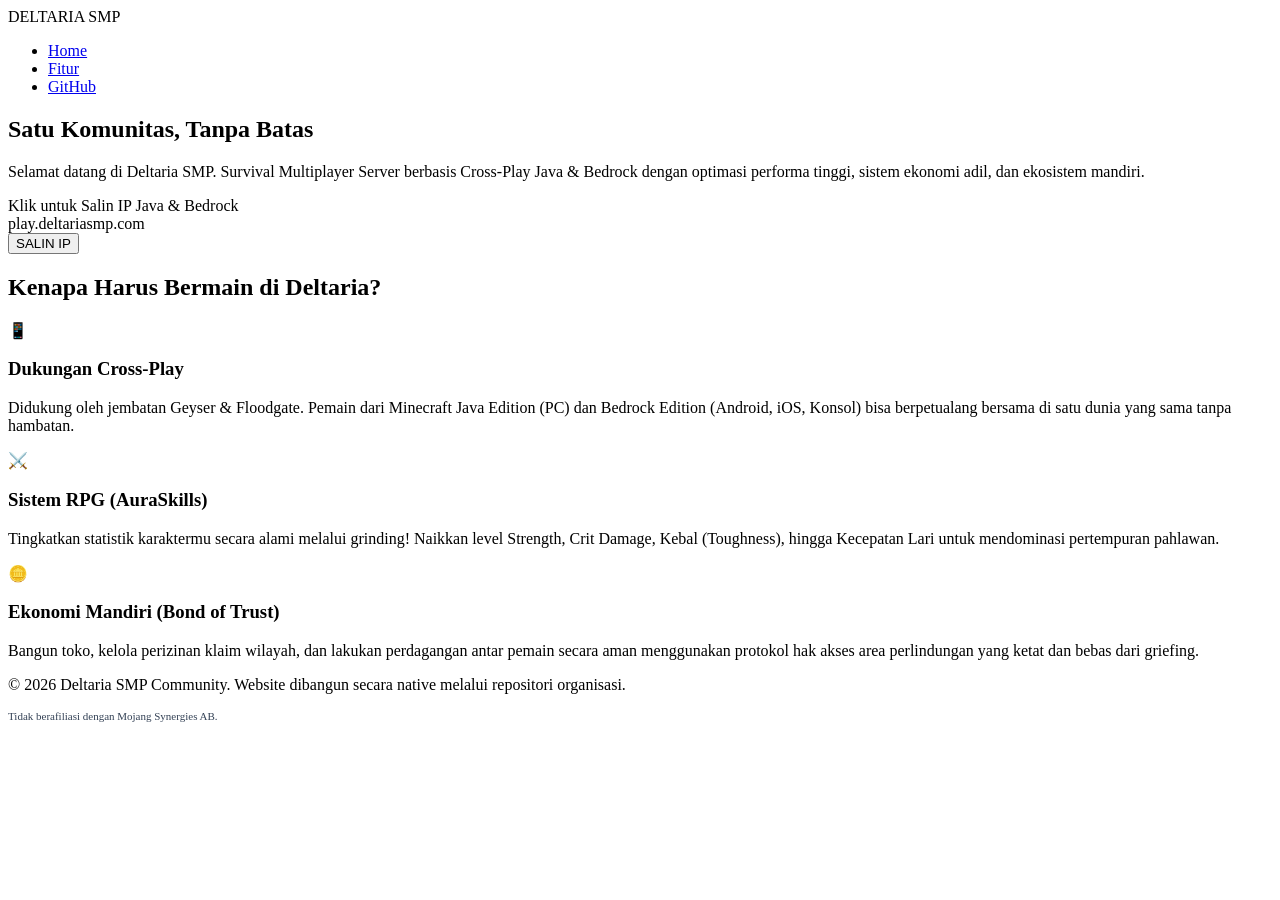
==== index.html @ 4d208958 "Create index.html" ====
<!DOCTYPE html>
<html lang="id">
<head>
    <meta charset="UTF-8">
    <meta name="viewport" content="width=device-width, initial-scale=1.0">
    <title>Deltaria SMP - Official Minecraft Server</title>
    <link rel="stylesheet" href="style.css">
</head>
<body>

    <nav>
        <div class="nav-logo">DELTARIA SMP</div>
        <ul class="nav-links">
            <li><a href="#home">Home</a></li>
            <li><a href="#fitur">Fitur</a></li>
            <li><a href="https://github.com/deltaria-smp" target="_blank">GitHub</a></li>
        </ul>
    </nav>

    <section class="hero" id="home">
        <h1>Satu Komunitas, Tanpa Batas</h1>
        <p>Selamat datang di Deltaria SMP. Survival Multiplayer Server berbasis Cross-Play Java & Bedrock dengan optimasi performa tinggi, sistem ekonomi adil, dan ekosistem mandiri.</p>
        
        <div class="ip-widget" onclick="copyIpServer()" title="Klik untuk menyalin alamat server">
            <div class="ip-box">
                <div class="ip-label">Klik untuk Salin IP Java & Bedrock</div>
                <div class="ip-address" id="serverIp">play.deltariasmp.com</div>
            </div>
            <button class="btn-copy" id="copyBtn">SALIN IP</button>
        </div>
    </section>

    <section class="container" id="fitur">
        <h2 class="section-title">Kenapa Harus Bermain di Deltaria?</h2>
        <div class="grid">
            
            <div class="card">
                <span class="icon">📱</span>
                <h3>Dukungan Cross-Play</h3>
                <p>Didukung oleh jembatan Geyser & Floodgate. Pemain dari Minecraft Java Edition (PC) dan Bedrock Edition (Android, iOS, Konsol) bisa berpetualang bersama di satu dunia yang sama tanpa hambatan.</p>
            </div>

            <div class="card">
                <span class="icon">⚔️</span>
                <h3>Sistem RPG (AuraSkills)</h3>
                <p>Tingkatkan statistik karaktermu secara alami melalui grinding! Naikkan level Strength, Crit Damage, Kebal (Toughness), hingga Kecepatan Lari untuk mendominasi pertempuran pahlawan.</p>
            </div>

            <div class="card">
                <span class="icon">🪙</span>
                <h3>Ekonomi Mandiri (Bond of Trust)</h3>
                <p>Bangun toko, kelola perizinan klaim wilayah, dan lakukan perdagangan antar pemain secara aman menggunakan protokol hak akses area perlindungan yang ketat dan bebas dari griefing.</p>
            </div>

        </div>
    </section>

    <footer>
        <p>&copy; 2026 Deltaria SMP Community. Website dibangun secara native melalui repositori organisasi.</p>
        <p style="margin-top: 5px; font-size: 11px; color: #334155;">Tidak berafiliasi dengan Mojang Synergies AB.</p>
    </footer>

    <script>
        function copyIpServer() {
            const ipText = document.getElementById('serverIp').innerText;
            const btn = document.getElementById('copyBtn');
            
            navigator.clipboard.writeText(ipText).then(() => {
                btn.innerText = "TERSALIN!";
                btn.style.backgroundColor = "#10b981";
                
                setTimeout(() => {
                    btn.innerText = "SALIN IP";
                    btn.style.backgroundColor = "#38bdf8";
                }, 2000);
            }).catch(err => {
                console.error('Gagal menyalin IP: ', err);
            });
        }
    </script>
</body>
</html>
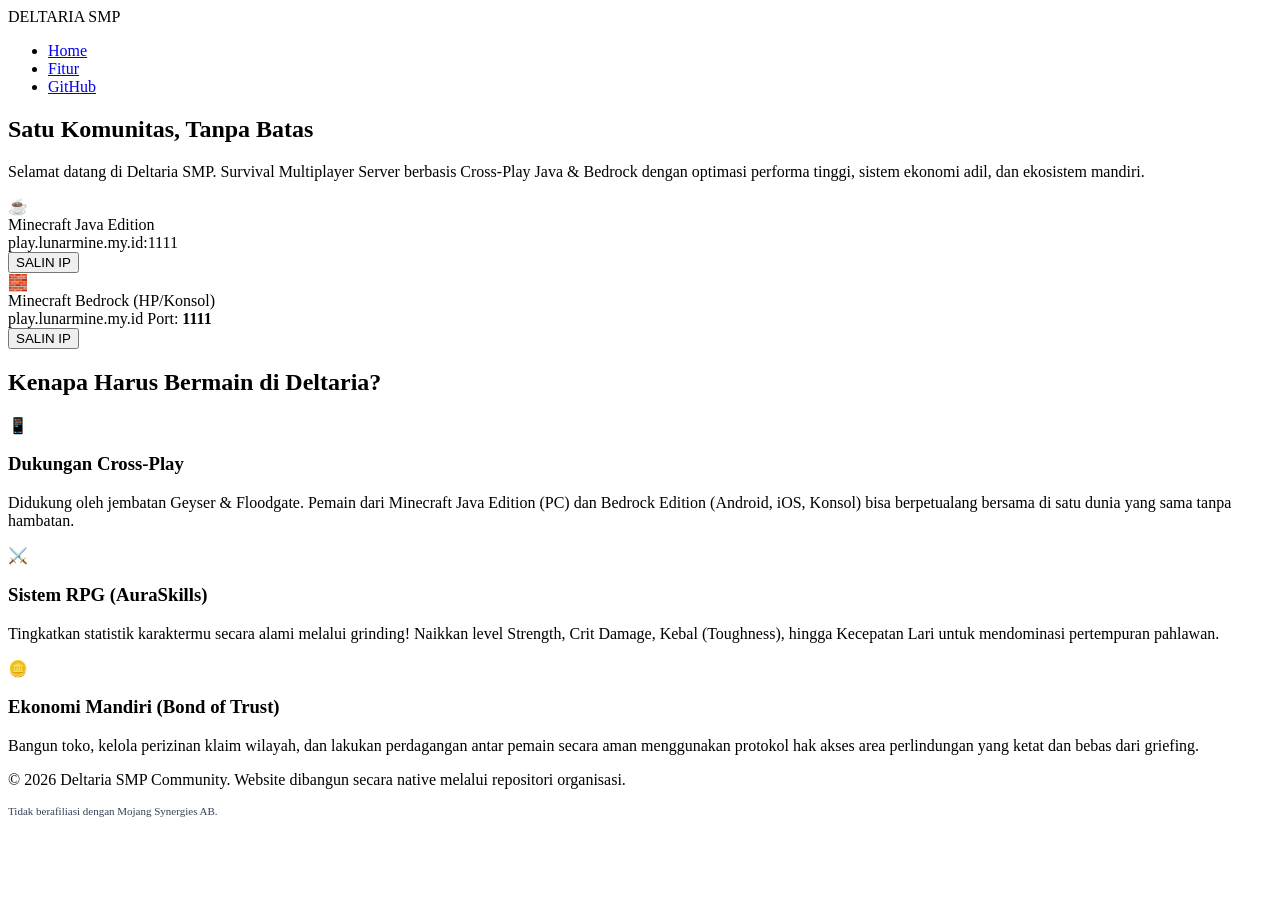
==== commit 7c19546d: "Update index.html" ====
--- a/index.html
+++ b/index.html
@@ -21,14 +21,62 @@
         <h1>Satu Komunitas, Tanpa Batas</h1>
         <p>Selamat datang di Deltaria SMP. Survival Multiplayer Server berbasis Cross-Play Java & Bedrock dengan optimasi performa tinggi, sistem ekonomi adil, dan ekosistem mandiri.</p>
         
-        <div class="ip-widget" onclick="copyIpServer()" title="Klik untuk menyalin alamat server">
-            <div class="ip-box">
-                <div class="ip-label">Klik untuk Salin IP Java & Bedrock</div>
-                <div class="ip-address" id="serverIp">play.deltariasmp.com</div>
+        <div class="ip-container">
+            
+            <div class="ip-widget java-theme" onclick="copyJavaIp()" title="Klik untuk menyalin IP Java">
+                <div class="server-icon">☕</div> <div class="ip-box">
+                    <div class="ip-label">Minecraft Java Edition</div>
+                    <div class="ip-address" id="javaIp">play.lunarmine.my.id:1111</div>
+                </div>
+                <button class="btn-copy" id="javaBtn">SALIN IP</button>
             </div>
-            <button class="btn-copy" id="copyBtn">SALIN IP</button>
+
+            <div class="ip-widget bedrock-theme" onclick="copyBedrockIp()" title="Klik untuk menyalin IP Bedrock">
+                <div class="server-icon">🧱</div> <div class="ip-box">
+                    <div class="ip-label">Minecraft Bedrock (HP/Konsol)</div>
+                    <div class="ip-address">
+                        <span id="bedrockIp">play.lunarmine.my.id</span> 
+                        <span class="port-label">Port: <strong id="bedrockPort">1111</strong></span>
+                    </div>
+                </div>
+                <button class="btn-copy" id="bedrockBtn">SALIN IP</button>
+            </div>
+
         </div>
     </section>
+
+    <script>
+        // Fungsi Salin IP Java
+        function copyJavaIp() {
+            const ipText = document.getElementById('javaIp').innerText;
+            const btn = document.getElementById('javaBtn');
+            executeCopy(ipText, btn);
+        }
+
+        // Fungsi Salin IP Bedrock (Hanya menyalin Domain/IP tanpa tulisan kata "Port")
+        function copyBedrockIp() {
+            const ipText = document.getElementById('bedrockIp').innerText;
+            const btn = document.getElementById('bedrockBtn');
+            executeCopy(ipText, btn);
+        }
+
+        // Core fungsi eksekusi clipboard
+        function executeCopy(text, buttonElement) {
+            navigator.clipboard.writeText(text).then(() => {
+                buttonElement.innerText = "TERSALIN!";
+                buttonElement.style.backgroundColor = "#10b981";
+                buttonElement.style.color = "#fff";
+                
+                setTimeout(() => {
+                    buttonElement.innerText = "SALIN IP";
+                    buttonElement.style.backgroundColor = "#38bdf8";
+                    buttonElement.style.color = "#0a0c14";
+                }, 2000);
+            }).catch(err => {
+                console.error('Gagal menyalin text: ', err);
+            });
+        }
+    </script>
 
     <section class="container" id="fitur">
         <h2 class="section-title">Kenapa Harus Bermain di Deltaria?</h2>
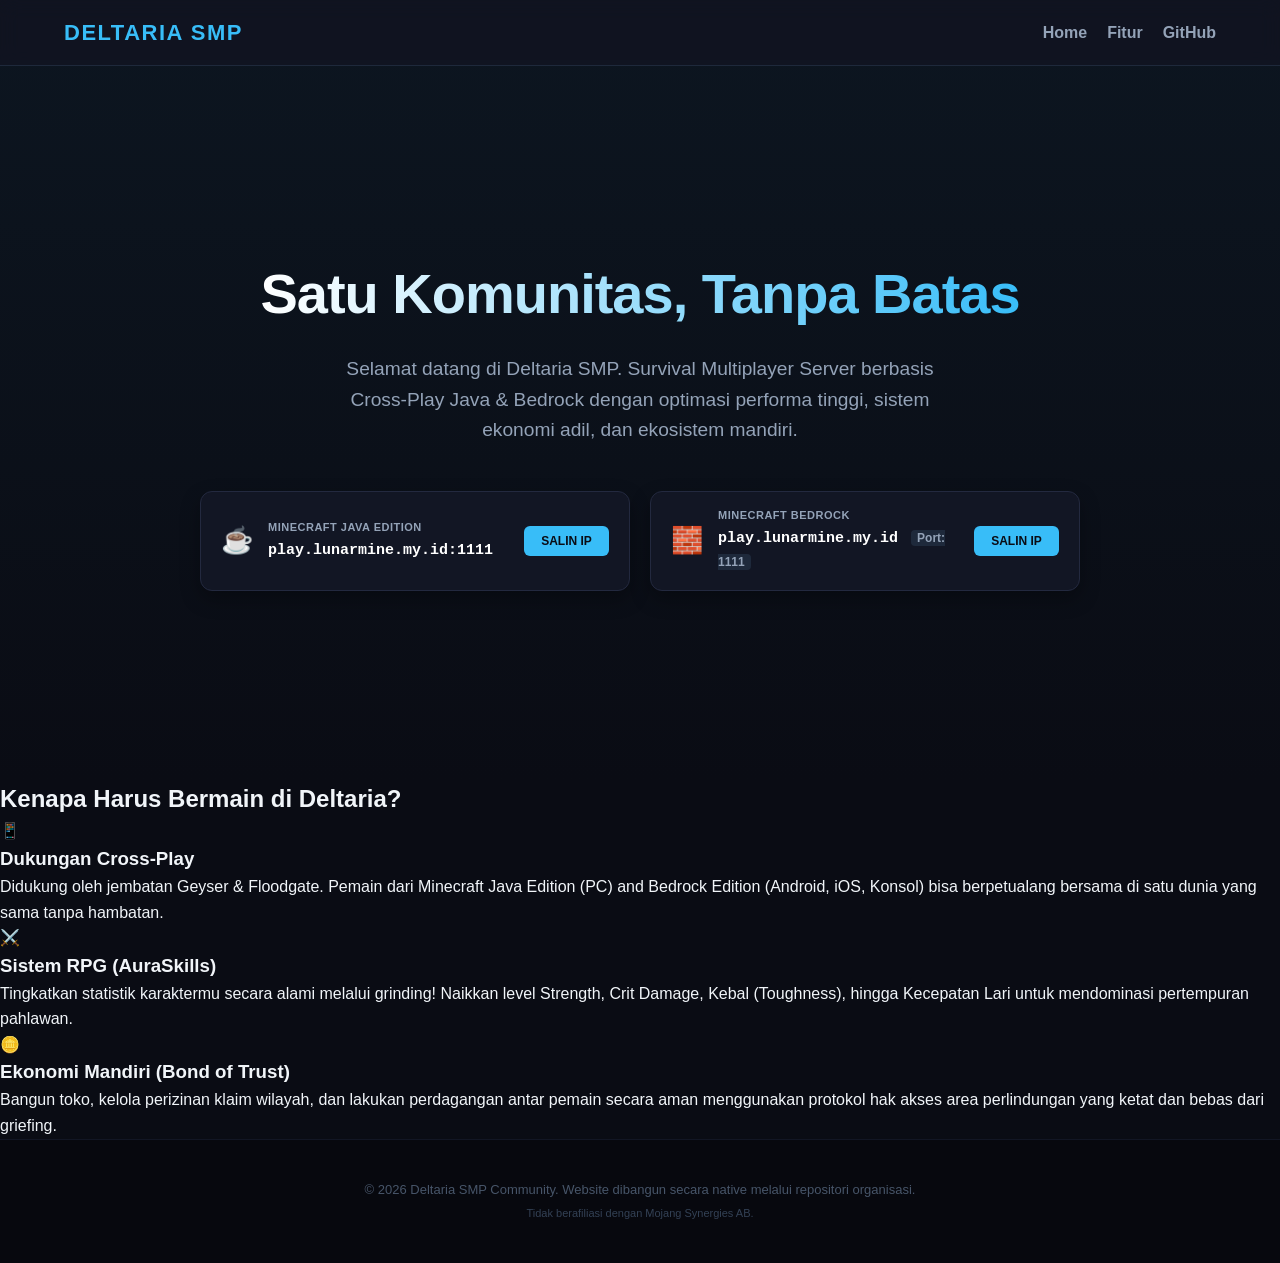
==== commit 2b5584cf: "Update index.html" ====
--- a/index.html
+++ b/index.html
@@ -21,10 +21,11 @@
         <h1>Satu Komunitas, Tanpa Batas</h1>
         <p>Selamat datang di Deltaria SMP. Survival Multiplayer Server berbasis Cross-Play Java & Bedrock dengan optimasi performa tinggi, sistem ekonomi adil, dan ekosistem mandiri.</p>
         
-        <div class="ip-container">
+        <div class="ip-flex-row">
             
             <div class="ip-widget java-theme" onclick="copyJavaIp()" title="Klik untuk menyalin IP Java">
-                <div class="server-icon">☕</div> <div class="ip-box">
+                <div class="server-icon">☕</div>
+                <div class="ip-box">
                     <div class="ip-label">Minecraft Java Edition</div>
                     <div class="ip-address" id="javaIp">play.lunarmine.my.id:1111</div>
                 </div>
@@ -32,8 +33,9 @@
             </div>
 
             <div class="ip-widget bedrock-theme" onclick="copyBedrockIp()" title="Klik untuk menyalin IP Bedrock">
-                <div class="server-icon">🧱</div> <div class="ip-box">
-                    <div class="ip-label">Minecraft Bedrock (HP/Konsol)</div>
+                <div class="server-icon">🧱</div>
+                <div class="ip-box">
+                    <div class="ip-label">Minecraft Bedrock</div>
                     <div class="ip-address">
                         <span id="bedrockIp">play.lunarmine.my.id</span> 
                         <span class="port-label">Port: <strong id="bedrockPort">1111</strong></span>
@@ -45,39 +47,6 @@
         </div>
     </section>
 
-    <script>
-        // Fungsi Salin IP Java
-        function copyJavaIp() {
-            const ipText = document.getElementById('javaIp').innerText;
-            const btn = document.getElementById('javaBtn');
-            executeCopy(ipText, btn);
-        }
-
-        // Fungsi Salin IP Bedrock (Hanya menyalin Domain/IP tanpa tulisan kata "Port")
-        function copyBedrockIp() {
-            const ipText = document.getElementById('bedrockIp').innerText;
-            const btn = document.getElementById('bedrockBtn');
-            executeCopy(ipText, btn);
-        }
-
-        // Core fungsi eksekusi clipboard
-        function executeCopy(text, buttonElement) {
-            navigator.clipboard.writeText(text).then(() => {
-                buttonElement.innerText = "TERSALIN!";
-                buttonElement.style.backgroundColor = "#10b981";
-                buttonElement.style.color = "#fff";
-                
-                setTimeout(() => {
-                    buttonElement.innerText = "SALIN IP";
-                    buttonElement.style.backgroundColor = "#38bdf8";
-                    buttonElement.style.color = "#0a0c14";
-                }, 2000);
-            }).catch(err => {
-                console.error('Gagal menyalin text: ', err);
-            });
-        }
-    </script>
-
     <section class="container" id="fitur">
         <h2 class="section-title">Kenapa Harus Bermain di Deltaria?</h2>
         <div class="grid">
@@ -85,7 +54,7 @@
             <div class="card">
                 <span class="icon">📱</span>
                 <h3>Dukungan Cross-Play</h3>
-                <p>Didukung oleh jembatan Geyser & Floodgate. Pemain dari Minecraft Java Edition (PC) dan Bedrock Edition (Android, iOS, Konsol) bisa berpetualang bersama di satu dunia yang sama tanpa hambatan.</p>
+                <p>Didukung oleh jembatan Geyser & Floodgate. Pemain dari Minecraft Java Edition (PC) and Bedrock Edition (Android, iOS, Konsol) bisa berpetualang bersama di satu dunia yang sama tanpa hambatan.</p>
             </div>
 
             <div class="card">
@@ -109,20 +78,31 @@
     </footer>
 
     <script>
-        function copyIpServer() {
-            const ipText = document.getElementById('serverIp').innerText;
-            const btn = document.getElementById('copyBtn');
-            
-            navigator.clipboard.writeText(ipText).then(() => {
-                btn.innerText = "TERSALIN!";
-                btn.style.backgroundColor = "#10b981";
+        function copyJavaIp() {
+            const ipText = document.getElementById('javaIp').innerText;
+            const btn = document.getElementById('javaBtn');
+            executeCopy(ipText, btn);
+        }
+
+        function copyBedrockIp() {
+            const ipText = document.getElementById('bedrockIp').innerText;
+            const btn = document.getElementById('bedrockBtn');
+            executeCopy(ipText, btn);
+        }
+
+        function executeCopy(text, buttonElement) {
+            navigator.clipboard.writeText(text).then(() => {
+                buttonElement.innerText = "TERSALIN!";
+                buttonElement.style.backgroundColor = "#10b981";
+                buttonElement.style.color = "#fff";
                 
                 setTimeout(() => {
-                    btn.innerText = "SALIN IP";
-                    btn.style.backgroundColor = "#38bdf8";
+                    buttonElement.innerText = "SALIN IP";
+                    buttonElement.style.backgroundColor = "#38bdf8";
+                    buttonElement.style.color = "#0a0c14";
                 }, 2000);
             }).catch(err => {
-                console.error('Gagal menyalin IP: ', err);
+                console.error('Gagal menyalin text: ', err);
             });
         }
     </script>
--- a/style.css
+++ b/style.css
@@ -0,0 +1,198 @@
+/* --- RESET & ROOT STYLE --- */
+* {
+    box-sizing: border-box;
+    margin: 0;
+    padding: 0;
+}
+:root {
+    --bg-dark: #0a0c14;
+    --bg-card: #121624;
+    --accent-blue: #38bdf8;
+    --accent-green: #10b981;
+    --text-main: #f1f5f9;
+    --text-muted: #94a3b8;
+}
+body {
+    font-family: 'Segoe UI', Roboto, Helvetica, Arial, sans-serif;
+    background-color: var(--bg-dark);
+    color: var(--text-main);
+    line-height: 1.6;
+    overflow-x: hidden;
+}
+
+/* --- NAVBAR --- */
+nav {
+    background-color: rgba(18, 22, 36, 0.8);
+    backdrop-filter: blur(10px);
+    position: fixed;
+    top: 0;
+    width: 100%;
+    z-index: 1000;
+    border-bottom: 1px solid #1e293b;
+    display: flex;
+    justify-content: space-between;
+    align-items: center;
+    padding: 15px 5%;
+}
+.nav-logo {
+    font-size: 22px;
+    font-weight: 800;
+    color: var(--accent-blue);
+    letter-spacing: 1.5px;
+}
+.nav-links {
+    display: flex;
+    gap: 20px;
+    list-style: none;
+}
+.nav-links a {
+    color: var(--text-muted);
+    text-decoration: none;
+    font-weight: 600;
+    transition: color 0.2s;
+}
+.nav-links a:hover {
+    color: var(--accent-blue);
+}
+
+/* --- HERO SECTION --- */
+.hero {
+    min-height: 80vh;
+    display: flex;
+    flex-direction: column;
+    justify-content: center;
+    align-items: center;
+    text-align: center;
+    padding: 0 20px;
+    margin-top: 60px;
+    background: linear-gradient(180deg, rgba(56,189,248,0.05) 0%, rgba(10,12,20,1) 100%);
+}
+.hero h1 {
+    font-size: 3.5rem;
+    font-weight: 900;
+    letter-spacing: -1px;
+    margin-bottom: 15px;
+    background: linear-gradient(to right, #fff, var(--accent-blue));
+    -webkit-background-clip: text;
+    -webkit-text-fill-color: transparent;
+}
+.hero p {
+    font-size: 1.2rem;
+    color: var(--text-muted);
+    max-width: 600px;
+    margin-bottom: 30px;
+}
+
+/* --- IP SERVER WIDGET --- */
+/* --- LAYOUT HORIZONTAL (FLEXROW) --- */
+.ip-flex-row {
+    display: flex;
+    flex-direction: row; /* Mengatur elemen agar berjejer horizontal */
+    justify-content: center;
+    gap: 20px;
+    width: 100%;
+    max-width: 900px; /* Diperlebar agar muat 2 tombol berdampingan */
+    margin-top: 15px;
+    padding: 0 10px;
+}
+
+.ip-widget {
+    background-color: var(--bg-card);
+    border: 1px solid #23293f;
+    padding: 15px 20px;
+    border-radius: 12px;
+    display: flex;
+    align-items: center;
+    gap: 15px;
+    cursor: pointer;
+    box-shadow: 0 8px 20px rgba(0,0,0,0.3);
+    transition: transform 0.2s, border-color 0.2s;
+    flex: 1; /* Membuat kedua tombol memiliki lebar yang sama rata */
+    min-width: 320px;
+}
+
+.ip-widget:hover {
+    transform: translateY(-3px);
+}
+
+.java-theme:hover { border-color: #ef4444; }
+.bedrock-theme:hover { border-color: #10b981; }
+
+.server-icon {
+    font-size: 26px;
+    user-select: none;
+}
+
+.ip-box {
+    text-align: left;
+    flex-grow: 1;
+}
+
+.ip-label {
+    font-size: 11px;
+    text-transform: uppercase;
+    color: var(--text-muted);
+    letter-spacing: 0.5px;
+    font-weight: 700;
+}
+
+.ip-address {
+    font-family: 'Courier New', Courier, monospace;
+    font-size: 15px;
+    font-weight: bold;
+    color: #fff;
+    margin-top: 2px;
+}
+
+.port-label {
+    font-family: 'Segoe UI', sans-serif;
+    font-size: 12px;
+    color: var(--text-muted);
+    background: #1e293b;
+    padding: 1px 6px;
+    border-radius: 4px;
+    margin-left: 4px;
+}
+
+.btn-copy {
+    background-color: var(--accent-blue);
+    color: var(--bg-dark);
+    border: none;
+    padding: 8px 14px;
+    border-radius: 6px;
+    font-weight: bold;
+    font-size: 12px;
+    cursor: pointer;
+    transition: background-color 0.2s;
+    min-width: 85px;
+}
+
+/* --- RESPONSIVE MOBILE (Otomatis Vertikal di HP) --- */
+@media (max-width: 768px) {
+    .ip-flex-row {
+        flex-direction: column; /* Kembali vertikal kalau layar kekecilan */
+        align-items: center;
+    }
+    .ip-widget {
+        width: 100%;
+        max-width: 450px;
+    }
+}
+
+/* --- FOOTER --- */
+footer {
+    text-align: center;
+    padding: 40px 20px;
+    background-color: #07080e;
+    border-top: 1px solid #121624;
+    color: #475569;
+    font-size: 13px;
+}
+
+/* --- RESPONSIVE --- */
+@media (max-width: 768px) {
+    .hero h1 { font-size: 2.5rem; }
+    .nav-links { display: none; }
+    .ip-widget { flex-direction: column; text-align: center; }
+    .ip-box { text-align: center; }
+}
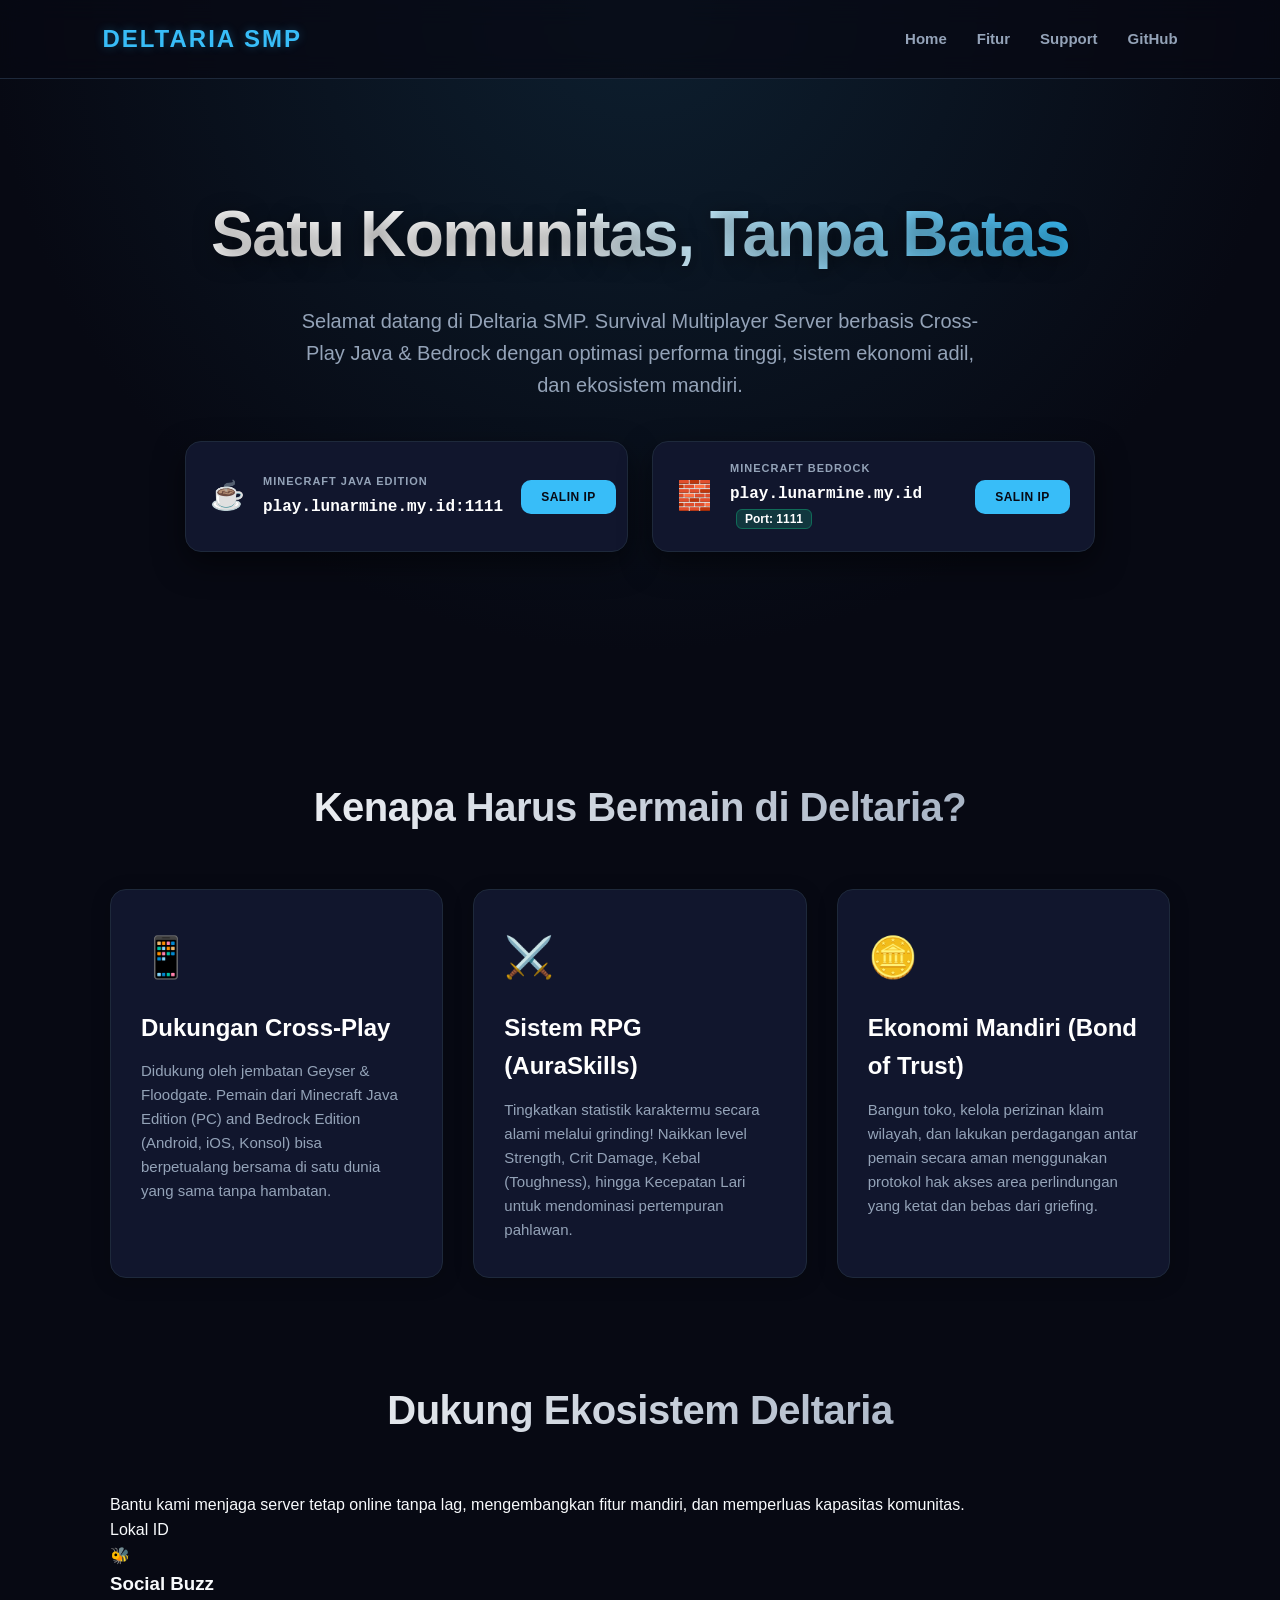
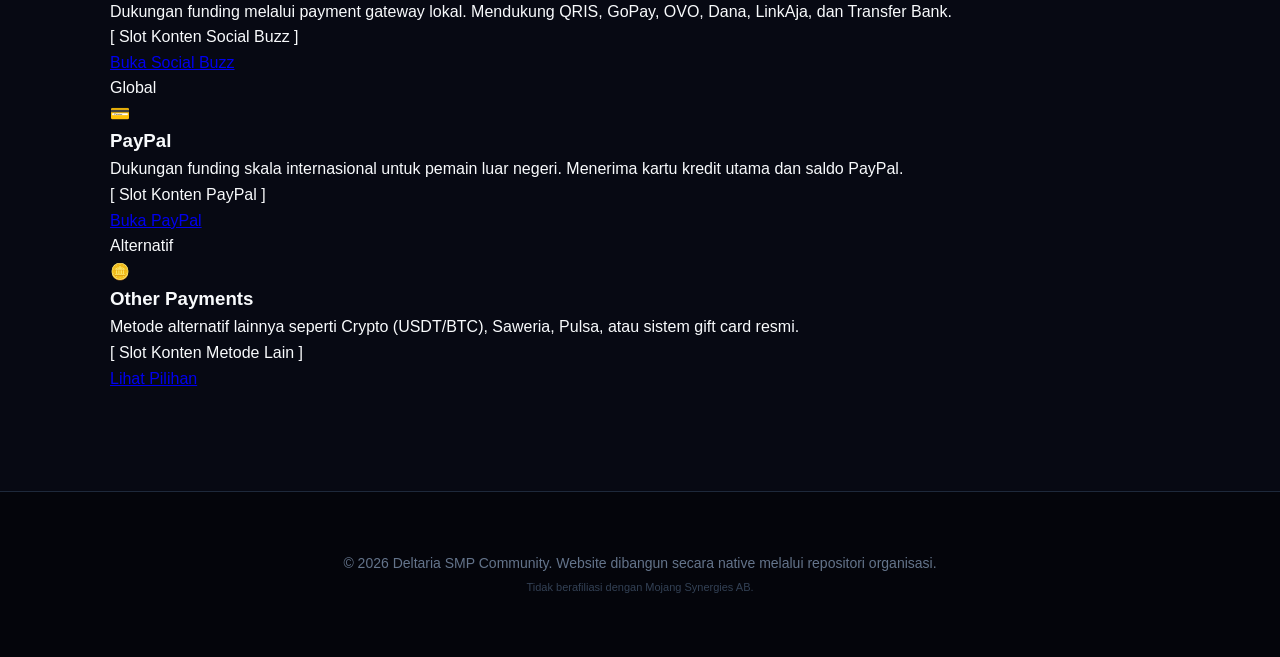
==== commit 73e2f6af: "Update index.html" ====
--- a/index.html
+++ b/index.html
@@ -13,7 +13,7 @@
         <ul class="nav-links">
             <li><a href="#home">Home</a></li>
             <li><a href="#fitur">Fitur</a></li>
-            <li><a href="https://github.com/deltaria-smp" target="_blank">GitHub</a></li>
+            <li><a href="#support">Support</a></li> <li><a href="https://github.com/deltaria-smp" target="_blank">GitHub</a></li>
         </ul>
     </nav>
 
@@ -71,6 +71,47 @@
 
         </div>
     </section>
+    <section class="container" id="support">
+        <h2 class="section-title">Dukung Ekosistem Deltaria</h2>
+        <p class="section-subtitle">Bantu kami menjaga server tetap online tanpa lag, mengembangkan fitur mandiri, dan memperluas kapasitas komunitas.</p>
+        
+        <div class="support-grid">
+            
+            <div class="support-card socialbuzz-card">
+                <div class="support-badge">Lokal ID</div>
+                <div class="support-icon">🐝</div>
+                <h3>Social Buzz</h3>
+                <p class="support-desc">Dukungan funding melalui payment gateway lokal. Mendukung QRIS, GoPay, OVO, Dana, LinkAja, dan Transfer Bank.</p>
+                <div class="placeholder-box">
+                    <span>[ Slot Konten Social Buzz ]</span>
+                </div>
+                <a href="#" class="btn-support">Buka Social Buzz</a>
+            </div>
+
+            <div class="support-card paypal-card">
+                <div class="support-badge">Global</div>
+                <div class="support-icon">💳</div>
+                <h3>PayPal</h3>
+                <p class="support-desc">Dukungan funding skala internasional untuk pemain luar negeri. Menerima kartu kredit utama dan saldo PayPal.</p>
+                <div class="placeholder-box">
+                    <span>[ Slot Konten PayPal ]</span>
+                </div>
+                <a href="#" class="btn-support">Buka PayPal</a>
+            </div>
+
+            <div class="support-card other-card">
+                <div class="support-badge">Alternatif</div>
+                <div class="support-icon">🪙</div>
+                <h3>Other Payments</h3>
+                <p class="support-desc">Metode alternatif lainnya seperti Crypto (USDT/BTC), Saweria, Pulsa, atau sistem gift card resmi.</p>
+                <div class="placeholder-box">
+                    <span>[ Slot Konten Metode Lain ]</span>
+                </div>
+                <a href="#" class="btn-support">Lihat Pilihan</a>
+            </div>
+
+        </div>
+    </section>
 
     <footer>
         <p>&copy; 2026 Deltaria SMP Community. Website dibangun secara native melalui repositori organisasi.</p>
--- a/style.css
+++ b/style.css
@@ -5,12 +5,15 @@
     padding: 0;
 }
 :root {
-    --bg-dark: #0a0c14;
-    --bg-card: #121624;
+    --bg-dark: #070913;
+    --bg-card: #11162d;
+    --bg-card-hover: #171e3d;
     --accent-blue: #38bdf8;
-    --accent-green: #10b981;
-    --text-main: #f1f5f9;
+    --accent-java: #f43f5e;
+    --accent-bedrock: #10b981;
+    --text-main: #f8fafc;
     --text-muted: #94a3b8;
+    --border-color: #1e293b;
 }
 body {
     font-family: 'Segoe UI', Roboto, Helvetica, Arial, sans-serif;
@@ -22,104 +25,109 @@
 
 /* --- NAVBAR --- */
 nav {
-    background-color: rgba(18, 22, 36, 0.8);
-    backdrop-filter: blur(10px);
+    background-color: rgba(7, 9, 19, 0.75);
+    backdrop-filter: blur(12px);
+    -webkit-backdrop-filter: blur(12px);
     position: fixed;
     top: 0;
     width: 100%;
     z-index: 1000;
-    border-bottom: 1px solid #1e293b;
+    border-bottom: 1px solid var(--border-color);
     display: flex;
     justify-content: space-between;
     align-items: center;
-    padding: 15px 5%;
+    padding: 20px 8%;
 }
 .nav-logo {
-    font-size: 22px;
-    font-weight: 800;
+    font-size: 24px;
+    font-weight: 900;
     color: var(--accent-blue);
-    letter-spacing: 1.5px;
+    letter-spacing: 2px;
+    text-shadow: 0 0 10px rgba(56, 189, 248, 0.3);
 }
 .nav-links {
     display: flex;
-    gap: 20px;
+    gap: 30px;
     list-style: none;
 }
 .nav-links a {
     color: var(--text-muted);
     text-decoration: none;
     font-weight: 600;
-    transition: color 0.2s;
+    font-size: 15px;
+    transition: color 0.2s, text-shadow 0.2s;
 }
 .nav-links a:hover {
-    color: var(--accent-blue);
+    color: var(--text-main);
+    text-shadow: 0 0 8px rgba(255, 255, 255, 0.5);
 }
 
 /* --- HERO SECTION --- */
 .hero {
-    min-height: 80vh;
+    min-height: 75vh;
     display: flex;
     flex-direction: column;
     justify-content: center;
     align-items: center;
     text-align: center;
-    padding: 0 20px;
-    margin-top: 60px;
-    background: linear-gradient(180deg, rgba(56,189,248,0.05) 0%, rgba(10,12,20,1) 100%);
+    padding: 120px 20px 60px 20px;
+    background: radial-gradient(circle at top, rgba(56, 189, 248, 0.12) 0%, rgba(7, 9, 19, 1) 70%);
 }
 .hero h1 {
-    font-size: 3.5rem;
+    font-size: 4rem;
     font-weight: 900;
-    letter-spacing: -1px;
-    margin-bottom: 15px;
-    background: linear-gradient(to right, #fff, var(--accent-blue));
+    letter-spacing: -1.5px;
+    margin-bottom: 20px;
+    background: linear-gradient(to right, #ffffff 40%, var(--accent-blue));
     -webkit-background-clip: text;
     -webkit-text-fill-color: transparent;
+    text-shadow: 0 4px 20px rgba(0, 0, 0, 0.5);
 }
 .hero p {
-    font-size: 1.2rem;
-    color: var(--text-muted);
-    max-width: 600px;
-    margin-bottom: 30px;
-}
-
-/* --- IP SERVER WIDGET --- */
-/* --- LAYOUT HORIZONTAL (FLEXROW) --- */
+    font-size: 1.25rem;
+    color: var(--text-muted);
+    max-width: 700px;
+    margin-bottom: 40px;
+    font-weight: 400;
+}
+
+/* --- LAYOUT HORIZONTAL IP BOX --- */
 .ip-flex-row {
     display: flex;
-    flex-direction: row; /* Mengatur elemen agar berjejer horizontal */
+    flex-direction: row;
     justify-content: center;
-    gap: 20px;
+    flex-wrap: wrap;
+    gap: 24px;
     width: 100%;
-    max-width: 900px; /* Diperlebar agar muat 2 tombol berdampingan */
-    margin-top: 15px;
-    padding: 0 10px;
+    max-width: 950px;
+    padding: 0 20px;
 }
 
 .ip-widget {
     background-color: var(--bg-card);
-    border: 1px solid #23293f;
-    padding: 15px 20px;
-    border-radius: 12px;
+    border: 1px solid var(--border-color);
+    padding: 18px 24px;
+    border-radius: 16px;
     display: flex;
     align-items: center;
-    gap: 15px;
+    gap: 18px;
     cursor: pointer;
-    box-shadow: 0 8px 20px rgba(0,0,0,0.3);
-    transition: transform 0.2s, border-color 0.2s;
-    flex: 1; /* Membuat kedua tombol memiliki lebar yang sama rata */
-    min-width: 320px;
+    box-shadow: 0 12px 30px rgba(0, 0, 0, 0.5);
+    transition: transform 0.25s cubic-bezier(0.4, 0, 0.2, 1), border-color 0.25s, background-color 0.25s;
+    flex: 1;
+    min-width: 340px;
 }
 
 .ip-widget:hover {
-    transform: translateY(-3px);
-}
-
-.java-theme:hover { border-color: #ef4444; }
-.bedrock-theme:hover { border-color: #10b981; }
+    transform: translateY(-4px);
+    background-color: var(--bg-card-hover);
+}
+
+.java-theme:hover { border-color: var(--accent-java); box-shadow: 0 12px 30px rgba(244, 63, 94, 0.15); }
+.bedrock-theme:hover { border-color: var(--accent-bedrock); box-shadow: 0 12px 30px rgba(16, 185, 129, 0.15); }
 
 .server-icon {
-    font-size: 26px;
+    font-size: 28px;
     user-select: none;
 }
 
@@ -132,67 +140,139 @@
     font-size: 11px;
     text-transform: uppercase;
     color: var(--text-muted);
-    letter-spacing: 0.5px;
+    letter-spacing: 1px;
     font-weight: 700;
 }
 
 .ip-address {
-    font-family: 'Courier New', Courier, monospace;
-    font-size: 15px;
-    font-weight: bold;
-    color: #fff;
-    margin-top: 2px;
+    font-family: 'Consolas', 'Courier New', Courier, monospace;
+    font-size: 16px;
+    font-weight: 700;
+    color: #ffffff;
+    margin-top: 4px;
 }
 
 .port-label {
     font-family: 'Segoe UI', sans-serif;
     font-size: 12px;
-    color: var(--text-muted);
-    background: #1e293b;
-    padding: 1px 6px;
-    border-radius: 4px;
-    margin-left: 4px;
+    color: #ffffff;
+    background: rgba(16, 185, 129, 0.2);
+    border: 1px solid rgba(16, 185, 129, 0.4);
+    padding: 2px 8px;
+    border-radius: 6px;
+    margin-left: 6px;
+    font-weight: 600;
 }
 
 .btn-copy {
     background-color: var(--accent-blue);
-    color: var(--bg-dark);
+    color: #070913;
     border: none;
-    padding: 8px 14px;
-    border-radius: 6px;
-    font-weight: bold;
+    padding: 10px 18px;
+    border-radius: 10px;
+    font-weight: 800;
     font-size: 12px;
+    letter-spacing: 0.5px;
     cursor: pointer;
-    transition: background-color 0.2s;
-    min-width: 85px;
-}
-
-/* --- RESPONSIVE MOBILE (Otomatis Vertikal di HP) --- */
-@media (max-width: 768px) {
+    transition: background-color 0.2s, transform 0.1s;
+    min-width: 95px;
+}
+.btn-copy:active {
+    transform: scale(0.95);
+}
+
+/* --- SEKSI ARTIKEL / GRID FITUR (CENTRALIZED) --- */
+.container {
+    max-width: 1100px;
+    margin: 100px auto; /* Membuat posisi seksi ini center di tengah layar */
+    padding: 0 20px;
+}
+.section-title {
+    text-align: center;
+    font-size: 2.5rem;
+    margin-bottom: 50px;
+    font-weight: 800;
+    letter-spacing: -0.5px;
+    background: linear-gradient(to right, #fff, #94a3b8);
+    -webkit-background-clip: text;
+    -webkit-text-fill-color: transparent;
+}
+.grid {
+    display: grid;
+    grid-template-columns: repeat(auto-fit, minmax(300px, 1fr));
+    gap: 30px;
+    justify-content: center; /* Memastikan isi grid seimbang di tengah */
+}
+.card {
+    background-color: var(--bg-card);
+    border: 1px solid var(--border-color);
+    border-radius: 16px;
+    padding: 35px 30px;
+    transition: transform 0.25s, border-color 0.25s, box-shadow 0.25s;
+    box-shadow: 0 4px 20px rgba(0,0,0,0.2);
+    text-align: left; /* Teks di dalam card tetap rapi rata kiri */
+}
+.card:hover {
+    transform: translateY(-5px);
+    border-color: rgba(56, 189, 248, 0.4);
+    box-shadow: 0 10px 30px rgba(56, 189, 248, 0.08);
+}
+.card .icon {
+    font-size: 2.5rem;
+    margin-bottom: 20px;
+    display: inline-block;
+}
+.card h3 {
+    font-size: 1.5rem;
+    margin-bottom: 12px;
+    color: #ffffff;
+    font-weight: 700;
+}
+.card p {
+    color: var(--text-muted);
+    font-size: 15px;
+    line-height: 1.6;
+}
+
+/* --- FOOTER --- */
+footer {
+    text-align: center;
+    padding: 60px 20px;
+    background-color: #04050b;
+    border-top: 1px solid var(--border-color);
+    color: #64748b;
+    font-size: 14px;
+}
+
+/* --- MEDIA QUERIES (RESPONSIVE MOBILES) --- */
+@media (max-width: 900px) {
+    .hero h1 { font-size: 3rem; }
     .ip-flex-row {
-        flex-direction: column; /* Kembali vertikal kalau layar kekecilan */
+        flex-direction: column;
         align-items: center;
     }
     .ip-widget {
         width: 100%;
-        max-width: 450px;
+        max-width: 500px;
+        min-width: auto;
     }
 }
 
-/* --- FOOTER --- */
-footer {
-    text-align: center;
-    padding: 40px 20px;
-    background-color: #07080e;
-    border-top: 1px solid #121624;
-    color: #475569;
-    font-size: 13px;
-}
-
-/* --- RESPONSIVE --- */
 @media (max-width: 768px) {
-    .hero h1 { font-size: 2.5rem; }
-    .nav-links { display: none; }
-    .ip-widget { flex-direction: column; text-align: center; }
-    .ip-box { text-align: center; }
-}
+    nav { padding: 15px 5%; }
+    .nav-links { display: none; } /* Menyembunyikan menu link di HP */
+    .container { margin: 60px auto; }
+    .section-title { font-size: 2rem; }
+}
+
+@media (max-width: 480px) {
+    .hero h1 { font-size: 2.4rem; }
+    .ip-widget { padding: 15px; gap: 12px; }
+    .server-icon { font-size: 22px; }
+    .ip-address { font-size: 13px; }
+    .port-label {
+        display: inline-block;
+        margin-left: 0;
+        margin-top: 6px;
+    }
+}
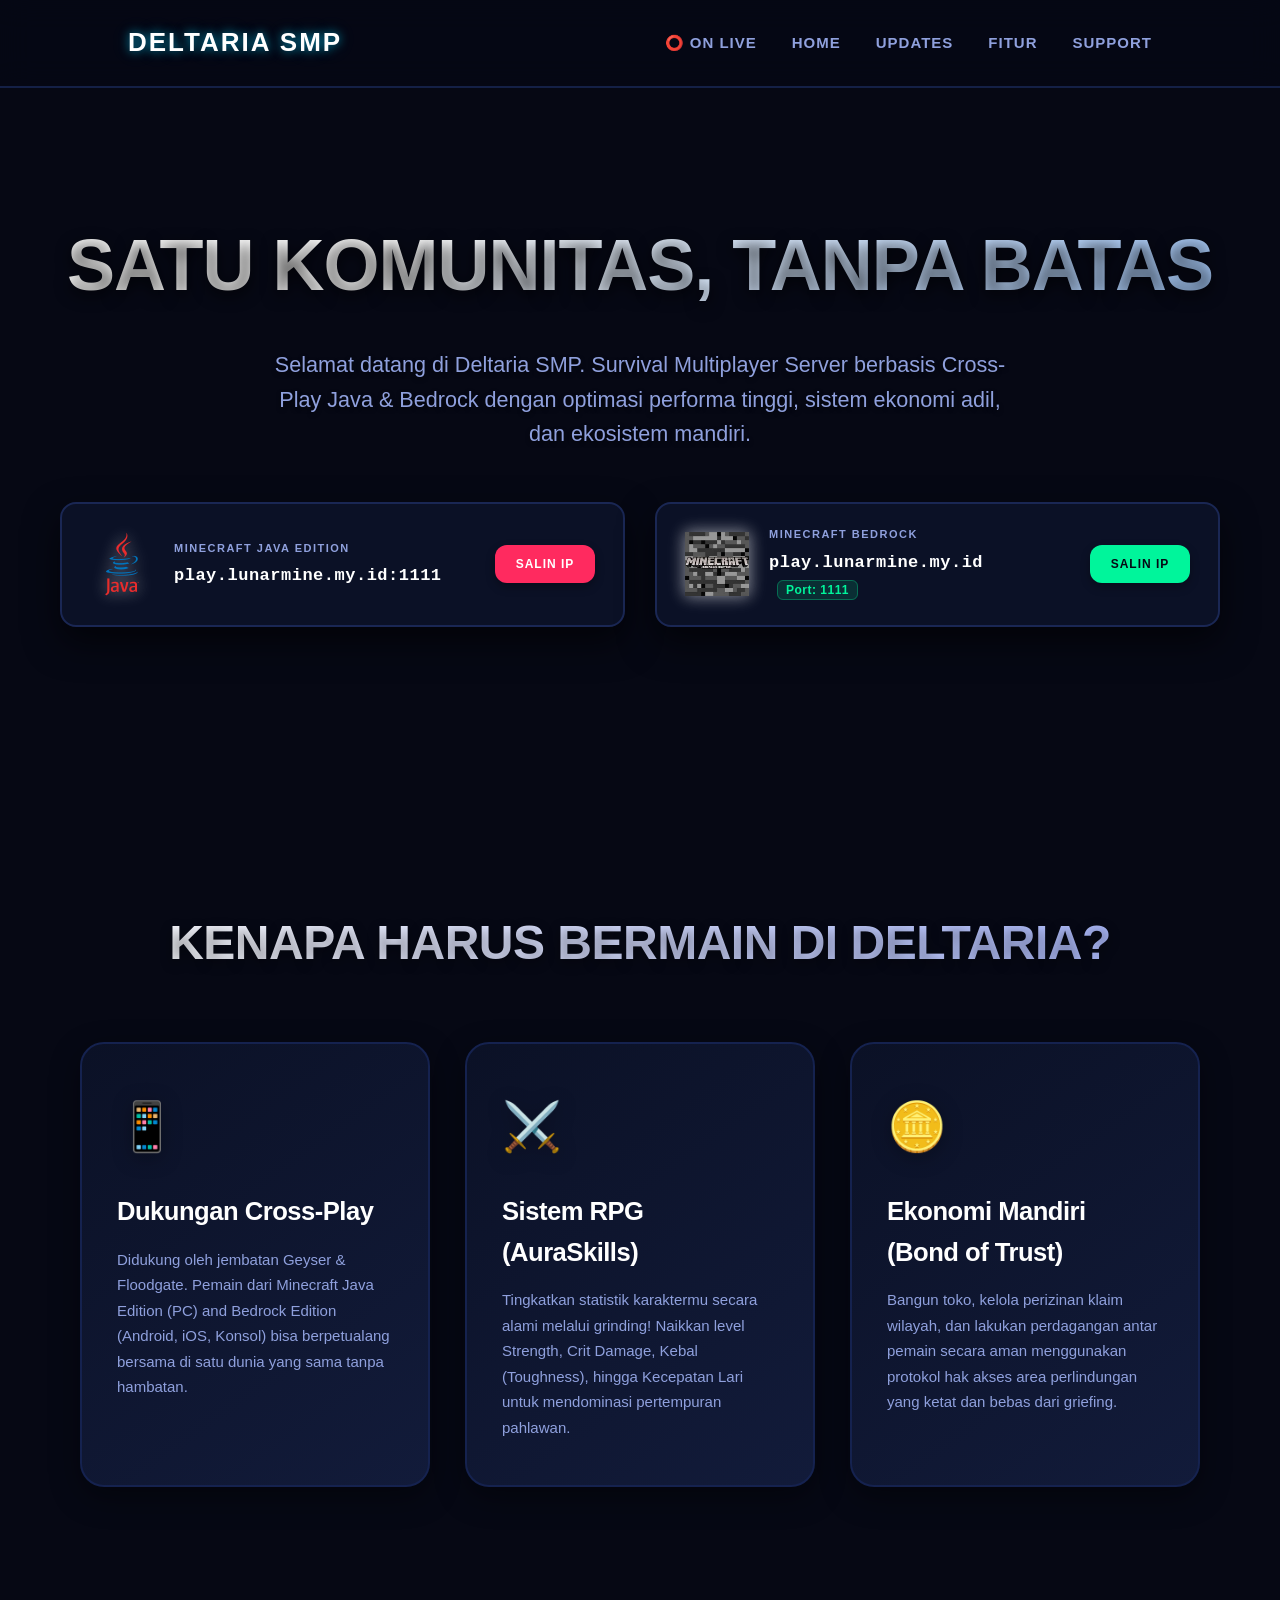
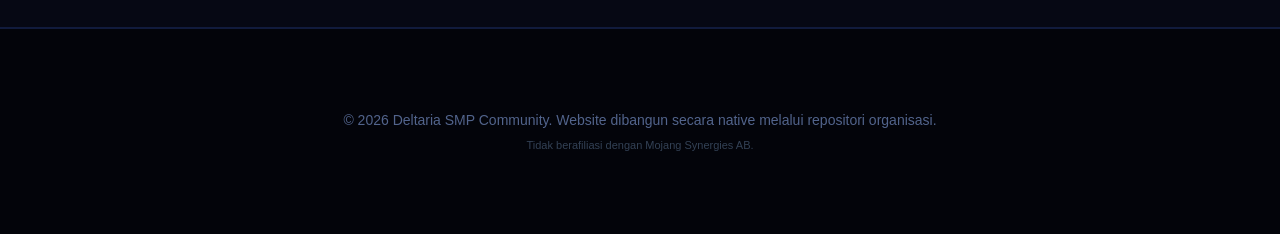
==== commit dced172d: "adding Specialization" ====
--- a/index.html
+++ b/index.html
@@ -4,18 +4,22 @@
     <meta charset="UTF-8">
     <meta name="viewport" content="width=device-width, initial-scale=1.0">
     <title>Deltaria SMP - Official Minecraft Server</title>
-    <link rel="stylesheet" href="style.css">
+    <!-- Jalur CSS baru mengarah ke folder home-assets -->
+    <link rel="stylesheet" href="home-assets/style.css">
 </head>
 <body>
 
     <nav>
-        <div class="nav-logo">DELTARIA SMP</div>
-        <ul class="nav-links">
-            <li><a href="#home">Home</a></li>
-            <li><a href="#fitur">Fitur</a></li>
-            <li><a href="#support">Support</a></li> <li><a href="https://github.com/deltaria-smp" target="_blank">GitHub</a></li>
-        </ul>
-    </nav>
+    <div class="nav-logo">DELTARIA SMP</div>
+    <ul class="nav-links">
+        <li><a href="live/index.html">⭕ ON LIVE</a></li>
+        <li><a href="index.html#home">Home</a></li>
+        <!-- Diubah dari updates/ menjadi updates/index.html -->
+        <li><a href="updates/index.html">Updates</a></li>
+        <li><a href="index.html#fitur">Fitur</a></li>
+        <li><a href="support/index.html">Support</a></li>     
+    </ul>
+</nav>
 
     <section class="hero" id="home">
         <h1>Satu Komunitas, Tanpa Batas</h1>
@@ -24,7 +28,8 @@
         <div class="ip-flex-row">
             
             <div class="ip-widget java-theme" onclick="copyJavaIp()" title="Klik untuk menyalin IP Java">
-                <div class="server-icon">☕</div>
+                <!-- Jalur gambar aset global tetap di /assets/ -->
+                <div class="server-icon"><img src="assets/java.webp" alt="Java Icon" class="custom-icon-img"></div>
                 <div class="ip-box">
                     <div class="ip-label">Minecraft Java Edition</div>
                     <div class="ip-address" id="javaIp">play.lunarmine.my.id:1111</div>
@@ -33,11 +38,11 @@
             </div>
 
             <div class="ip-widget bedrock-theme" onclick="copyBedrockIp()" title="Klik untuk menyalin IP Bedrock">
-                <div class="server-icon">🧱</div>
+                <div class="server-icon"><img src="assets/bedrock.jpeg" alt="Bedrock Icon" class="custom-icon-img"></div>
                 <div class="ip-box">
                     <div class="ip-label">Minecraft Bedrock</div>
                     <div class="ip-address">
-                        <span id="bedrockIp">play.lunarmine.my.id</span> 
+                        <div id="bedrockIp">play.lunarmine.my.id</div> 
                         <span class="port-label">Port: <strong id="bedrockPort">1111</strong></span>
                     </div>
                 </div>
@@ -71,47 +76,6 @@
 
         </div>
     </section>
-    <section class="container" id="support">
-        <h2 class="section-title">Dukung Ekosistem Deltaria</h2>
-        <p class="section-subtitle">Bantu kami menjaga server tetap online tanpa lag, mengembangkan fitur mandiri, dan memperluas kapasitas komunitas.</p>
-        
-        <div class="support-grid">
-            
-            <div class="support-card socialbuzz-card">
-                <div class="support-badge">Lokal ID</div>
-                <div class="support-icon">🐝</div>
-                <h3>Social Buzz</h3>
-                <p class="support-desc">Dukungan funding melalui payment gateway lokal. Mendukung QRIS, GoPay, OVO, Dana, LinkAja, dan Transfer Bank.</p>
-                <div class="placeholder-box">
-                    <span>[ Slot Konten Social Buzz ]</span>
-                </div>
-                <a href="#" class="btn-support">Buka Social Buzz</a>
-            </div>
-
-            <div class="support-card paypal-card">
-                <div class="support-badge">Global</div>
-                <div class="support-icon">💳</div>
-                <h3>PayPal</h3>
-                <p class="support-desc">Dukungan funding skala internasional untuk pemain luar negeri. Menerima kartu kredit utama dan saldo PayPal.</p>
-                <div class="placeholder-box">
-                    <span>[ Slot Konten PayPal ]</span>
-                </div>
-                <a href="#" class="btn-support">Buka PayPal</a>
-            </div>
-
-            <div class="support-card other-card">
-                <div class="support-badge">Alternatif</div>
-                <div class="support-icon">🪙</div>
-                <h3>Other Payments</h3>
-                <p class="support-desc">Metode alternatif lainnya seperti Crypto (USDT/BTC), Saweria, Pulsa, atau sistem gift card resmi.</p>
-                <div class="placeholder-box">
-                    <span>[ Slot Konten Metode Lain ]</span>
-                </div>
-                <a href="#" class="btn-support">Lihat Pilihan</a>
-            </div>
-
-        </div>
-    </section>
 
     <footer>
         <p>&copy; 2026 Deltaria SMP Community. Website dibangun secara native melalui repositori organisasi.</p>
@@ -126,7 +90,8 @@
         }
 
         function copyBedrockIp() {
-            const ipText = document.getElementById('bedrockIp').innerText;
+            // Karena IP Bedrock dipisah dengan port, kita ambil IP murninya saja
+            const ipText = document.getElementById('bedrockIp').childNodes[0].textContent.trim();
             const btn = document.getElementById('bedrockBtn');
             executeCopy(ipText, btn);
         }
--- a/home-assets/style.css
+++ b/home-assets/style.css
@@ -0,0 +1,564 @@
+/* ==========================================================================
+   1. RESET & CORE VARIABLES (TEMA EPIC CYBER-FANTASY MINECRAFT)
+   ========================================================================== */
+html {
+    scroll-behavior: smooth;
+}
+
+* {
+    box-sizing: border-box;
+    margin: 0;
+    padding: 0;
+}
+:root {
+    --bg-dark: #060814;
+    --bg-surface: #0b1126;
+    --bg-card: #121b3a;
+    --bg-card-hover: #19254e;
+    
+    /* Aksentuasi Warna Neon */
+    --accent-blue: #00d2ff;
+    --accent-java: #ff2a5f;
+    --accent-bedrock: #00f59b;
+    
+    /* Warna Teks */
+    --text-main: #ffffff;
+    --text-muted: #8fa0dd;
+    --border-glow: rgba(0, 210, 255, 0.2);
+}
+
+body {
+    font-family: 'Segoe UI', Roboto, Helvetica, Arial, sans-serif;
+    background-color: var(--bg-dark);
+    color: var(--text-main);
+    line-height: 1.6;
+    overflow-x: hidden;
+}
+
+/* ==========================================================================
+   2. NAVIGATION BAR
+   ========================================================================== */
+nav {
+    background-color: rgba(6, 8, 20, 0.85);
+    backdrop-filter: blur(15px);
+    -webkit-backdrop-filter: blur(15px);
+    position: fixed;
+    top: 0;
+    width: 100%;
+    z-index: 1000;
+    border-bottom: 2px solid #142046;
+    display: flex;
+    justify-content: space-between;
+    align-items: center;
+    padding: 22px 10%;
+}
+.nav-logo {
+    font-size: 26px;
+    font-weight: 900;
+    color: #ffffff;
+    letter-spacing: 2px;
+    text-shadow: 0 0 10px rgba(0, 210, 255, 0.6), 0 0 20px rgba(0, 210, 255, 0.2);
+}
+.nav-links {
+    display: flex;
+    gap: 35px;
+    list-style: none;
+}
+.nav-links a {
+    color: var(--text-muted);
+    text-decoration: none;
+    font-weight: 700;
+    font-size: 15px;
+    text-transform: uppercase;
+    letter-spacing: 1px;
+    transition: color 0.2s, text-shadow 0.2s;
+}
+.nav-links a:hover {
+    color: var(--accent-blue);
+    text-shadow: 0 0 8px rgba(0, 210, 255, 0.8);
+}
+
+/* ==========================================================================
+   3. HERO SECTION & BACKGROUND RADIANCE
+   ========================================================================== */
+.hero {
+    min-height: 85vh;
+    display: flex;
+    flex-direction: column;
+    justify-content: center;
+    align-items: center;
+    text-align: center;
+    padding: 150px 20px 80px 20px;
+    position: relative;
+    background: 
+        radial-gradient(circle at 50% 20%, rgba(0, 210, 255, 0.15) 0%, transparent 50%),
+        radial-gradient(circle at 20% 50%, rgba(ff, 2a, 5f, 0.05) 0%, transparent 40%),
+        radial-gradient(circle at 80% 50%, rgba(0, 255, 9b, 0.05) 0%, transparent 40%);
+}
+.hero h1 {
+    font-size: 4.5rem;
+    font-weight: 900;
+    letter-spacing: -1px;
+    margin-bottom: 25px;
+    text-transform: uppercase;
+    background: linear-gradient(135deg, #ffffff 30%, #a5ccff);
+    -webkit-background-clip: text;
+    -webkit-text-fill-color: transparent;
+    text-shadow: 0 5px 15px rgba(0, 0, 0, 0.7);
+}
+.hero p {
+    font-size: 1.35rem;
+    color: var(--text-muted);
+    max-width: 750px;
+    margin-bottom: 50px;
+    text-shadow: 0 2px 4px rgba(0,0,0,0.5);
+}
+
+/* ==========================================================================
+   4. INTERACTIVE WIDGETS (TOMBOL IP HORIZONTAL PREMIUM)
+   ========================================================================== */
+.ip-flex-row {
+    display: flex;
+    flex-direction: row;
+    justify-content: center;
+    flex-wrap: nowrap;     /* <--- KUNCI 1: Dilarang keras turun ke bawah, wajib sejajar! */
+    gap: 30px; 
+    width: 100%;
+    max-width: 1200px;     /* <--- KUNCI 2: Diperlebar dari 1000px ke 1200px biar ruangnya lega */
+    padding: 0 20px;
+}
+
+.ip-widget {
+    background-color: var(--bg-surface);
+    border: 2px solid #1a2754;
+    padding: 22px 28px; 
+    border-radius: 16px;
+    display: flex;
+    align-items: center;
+    gap: 20px;          
+    cursor: pointer;
+    position: relative;
+    box-shadow: 0 15px 35px rgba(0, 0, 0, 0.6);
+    transition: transform 0.3s cubic-bezier(0.175, 0.885, 0.32, 1.275), border-color 0.3s, box-shadow 0.3s;
+    
+    /* KUNCI 3: Aturan pembesaran kotak baru */
+    flex: 1;               /* Membagi rata ruang kosong agar kedua kotak sama-sama melar */
+    width: 500px;          /* <--- Atur panjang target yang kamu mau di sini (misal 500px atau lebih) */
+    min-width: 350px;      /* Batas ciut paling kecil di layar laptop ringkas */
+}
+
+/* Efek Animasi Denyut Bayangan Saat Kursor Mendekat */
+.ip-widget:hover {
+    transform: translateY(-8px);
+    background-color: var(--bg-card);
+}
+.java-theme:hover { 
+    border-color: var(--accent-java); 
+    box-shadow: 0 20px 60px rgba(255, 42, 95, 0.25); 
+}
+.bedrock-theme:hover { 
+    border-color: var(--accent-bedrock); 
+    box-shadow: 0 20px 40px rgba(0, 255, 155, 0.25); 
+}
+
+.server-icon {
+    font-size: 32px;
+    filter: drop-shadow(0 0 8px rgba(255,255,255,0.3));
+}
+
+.ip-box {
+    text-align: left;
+    flex-grow: 1;
+}
+
+.ip-label {
+    font-size: 11px;
+    text-transform: uppercase;
+    color: var(--text-muted);
+    letter-spacing: 1.5px;
+    font-weight: 800;
+}
+
+.ip-address {
+    font-family: 'Consolas', monospace;
+    font-size: 17px;
+    font-weight: 700;
+    color: #ffffff;
+    margin-top: 5px;
+    letter-spacing: 0.5px;
+}
+
+.port-label {
+    font-family: 'Segoe UI', sans-serif;
+    font-size: 12px;
+    color: var(--accent-bedrock);
+    background: rgba(0, 255, 155, 0.12);
+    border: 1px solid rgba(0, 255, 155, 0.3);
+    padding: 2px 8px;
+    border-radius: 6px;
+    margin-left: 8px;
+    font-weight: 700;
+}
+
+.btn-copy {
+    background-color: #ffffff;
+    color: var(--bg-dark);
+    border: none;
+    padding: 12px 20px;
+    border-radius: 12px;
+    font-weight: 800;
+    font-size: 12px;
+    letter-spacing: 1px;
+    cursor: pointer;
+    box-shadow: 0 4px 10px rgba(0,0,0,0.3);
+    transition: background-color 0.2s, transform 0.1s, color 0.2s;
+    min-width: 100px;
+}
+.java-theme .btn-copy { background-color: var(--accent-java); color: #fff; }
+.bedrock-theme .btn-copy { background-color: var(--accent-bedrock); color: #060814; }
+
+.btn-copy:hover {
+    filter: brightness(1.2);
+}
+
+/* ==========================================================================
+   5. FEATURE GRID SECTION (SEMBURNA DI TENGAH)
+   ========================================================================== */
+.container {
+    max-width: 1200px;
+    margin: 140px auto; /* Memberikan rongga vertikal yang luas dan seimbang */
+    padding: 0 40px;
+}
+
+.section-title {
+    text-align: center;
+    font-size: 3rem;
+    margin-bottom: 60px;
+    font-weight: 900;
+    letter-spacing: -0.5px;
+    text-transform: uppercase;
+    background: linear-gradient(to right, #ffffff, #a5b4fc);
+    -webkit-background-clip: text;
+    -webkit-text-fill-color: transparent;
+    text-shadow: 0 4px 12px rgba(0,0,0,0.4);
+}
+
+.grid {
+    display: grid;
+    grid-template-columns: repeat(auto-fit, minmax(320px, 1fr));
+    gap: 35px;
+    justify-content: center;
+}
+
+.card {
+    background: linear-gradient(145deg, var(--bg-surface) 0%, var(--bg-card) 100%);
+    border: 2px solid #15224f;
+    border-radius: 24px;
+    padding: 45px 35px;
+    position: relative;
+    overflow: hidden;
+    box-shadow: 0 10px 30px rgba(0, 0, 0, 0.4);
+    transition: transform 0.3s, border-color 0.3s, box-shadow 0.3s;
+}
+
+/* Efek Ornamen Border Menyala Saat Kartu Disorot */
+.card:hover {
+    transform: translateY(-10px) scale(1.02);
+    border-color: var(--accent-blue);
+    box-shadow: 0 20px 45px rgba(0, 210, 255, 0.15);
+}
+
+/* Efek Dekorasi Cahaya Belakang Kartu */
+.card::before {
+    content: '';
+    position: absolute;
+    top: 0; left: 0; width: 100%; height: 100%;
+    background: linear-gradient(180deg, rgba(0, 210, 255, 0.05) 0%, transparent 100%);
+    opacity: 0;
+    transition: opacity 0.3s;
+}
+.card:hover::before {
+    opacity: 1;
+}
+
+.card .icon {
+    font-size: 3rem;
+    margin-bottom: 25px;
+    display: inline-block;
+    filter: drop-shadow(0 4px 10px rgba(0,0,0,0.3));
+}
+
+.card h3 {
+    font-size: 1.6rem;
+    margin-bottom: 15px;
+    color: #ffffff;
+    font-weight: 800;
+    letter-spacing: -0.5px;
+}
+
+.card p {
+    color: var(--text-muted);
+    font-size: 15px;
+    line-height: 1.7;
+}
+
+/* ==========================================================================
+   6. FOOTER
+   ========================================================================== */
+footer {
+    text-align: center;
+    padding: 80px 20px;
+    background-color: #03040a;
+    border-top: 2px solid #111b3d;
+    color: #52648c;
+    font-size: 14px;
+}
+footer p {
+    max-width: 600px;
+    margin: 0 auto;
+}
+
+/* ==========================================================================
+   6. SEKSI ARSITUR HALAMAN KHUSUS SUPPORT (support.html)
+   ========================================================================== */
+.support-page-bg {
+    /* Menggunakan warna dasar hitam pekat dengan sedikit bias cyan tipis di bagian atas */
+    background: radial-gradient(circle at 50% 75%, rgba(0, 210, 255, 0.04) 0%, #030408 50%) !important;
+}
+
+.active-link {
+    color: var(--accent-blue) !important;
+    border-bottom: 2px solid var(--accent-blue);
+    padding-bottom: 4px;
+}
+
+.support-wrapper {
+    max-width: 1300px;
+    margin: 0 auto;
+    padding: 140px 40px 80px 40px;
+}
+
+.support-header {
+    text-align: center;
+    margin-bottom: 60px;
+}
+
+.support-header h1 {
+    font-size: 3.8rem;
+    font-weight: 900;
+    text-transform: uppercase;
+    background: linear-gradient(135deg, var(--accent-java) 0%, var(--accent-blue) 50%, var(--accent-bedrock) 100%);
+    -webkit-background-clip: text;
+    -webkit-text-fill-color: transparent;
+    margin-bottom: 15px;
+}
+
+.support-header p {
+    color: var(--text-muted);
+    font-size: 1.15rem;
+    max-width: 700px;
+    margin: 0 auto;
+}
+
+/* Base Grid System Kotak Segment */
+.support-grid {
+    display: grid;
+    grid-template-columns: repeat(auto-fit, minmax(360px, 1fr));
+    gap: 35px;
+    width: 100%;
+}
+
+.support-segment {
+    background: #0b1126;
+    border: 2px solid #142046;
+    border-radius: 24px;
+    padding: 40px 30px;
+    position: relative;
+    display: flex;
+    flex-direction: column;
+    transition: transform 0.3s cubic-bezier(0.175, 0.885, 0.32, 1.275), border-color 0.3s, box-shadow 0.3s;
+    box-shadow: 0 20px 40px rgba(0,0,0,0.5);
+}
+
+.support-segment:hover {
+    transform: translateY(-8px);
+}
+
+/* Modifikasi Warna Pendar Sesuai Segment */
+.socialbuzz-theme:hover { border-color: #f59e0b; box-shadow: 0 25px 50px rgba(245, 158, 11, 0.15); }
+.paypal-theme:hover { border-color: #3b82f6; box-shadow: 0 25px 50px rgba(59, 130, 246, 0.15); }
+.other-theme:hover { border-color: var(--accent-bedrock); box-shadow: 0 25px 50px rgba(0, 255, 155, 0.15); }
+
+.segment-badge {
+    position: absolute;
+    top: 20px;
+    right: 20px;
+    font-size: 11px;
+    font-weight: 800;
+    text-transform: uppercase;
+    padding: 4px 12px;
+    border-radius: 20px;
+    background: rgba(255,255,255,0.05);
+    border: 1px solid rgba(255,255,255,0.1);
+    color: var(--text-muted);
+}
+.socialbuzz-theme .segment-badge { color: #f59e0b; border-color: rgba(245, 158, 11, 0.3); background: rgba(245, 158, 11, 0.08); }
+.paypal-theme .segment-badge { color: #3b82f6; border-color: rgba(59, 130, 246, 0.3); background: rgba(59, 130, 246, 0.08); }
+.other-theme .segment-badge { color: var(--accent-bedrock); border-color: rgba(0, 255, 155, 0.3); background: rgba(0, 255, 155, 0.08); }
+
+.segment-icon {
+    font-size: 3rem;
+    margin-bottom: 15px;
+}
+
+.support-segment h2 {
+    font-size: 1.8rem;
+    color: #fff;
+    font-weight: 800;
+    margin-bottom: 10px;
+}
+
+.segment-text {
+    color: var(--text-muted);
+    font-size: 14.5px;
+    margin-bottom: 25px;
+    line-height: 1.6;
+    min-height: 48px;
+}
+
+/* --- ORNAMEN UTAMA: DESIGN JENDELA KOTAK (WINDOW STYLE) --- */
+.segment-window {
+    width: 100%;
+    background: #05070f;
+    border: 1px solid #162244;
+    border-radius: 14px;
+    overflow: hidden;
+    margin-bottom: 30px;
+    flex-grow: 1;
+    display: flex;
+    flex-direction: column;
+    box-shadow: inset 0 4px 20px rgba(0,0,0,0.4);
+}
+
+.window-header {
+    background: #0d1222;
+    padding: 10px 16px;
+    border-bottom: 1px solid #162244;
+    display: flex;
+    align-items: center;
+    gap: 6px;
+}
+
+.window-header .dot {
+    width: 8px;
+    height: 8px;
+    border-radius: 50%;
+    display: inline-block;
+}
+.dot.red { background: #ff5f56; }
+.dot.yellow { background: #ffbd2e; }
+.dot.green { background: #27c93f; }
+
+.window-title {
+    font-family: 'Consolas', monospace;
+    font-size: 11px;
+    color: #4e6199;
+    margin-left: 8px;
+}
+
+.window-content {
+    padding: 25px 20px;
+    text-align: left;
+    font-family: 'Consolas', 'Courier New', monospace;
+    flex-grow: 1;
+}
+
+.placeholder-text {
+    color: #38bdf8;
+    font-size: 13px;
+    font-weight: bold;
+    margin-bottom: 8px;
+}
+.socialbuzz-theme .placeholder-text { color: #f59e0b; }
+.paypal-theme .placeholder-text { color: #3b82f6; }
+.other-theme .placeholder-text { color: var(--accent-bedrock); }
+
+.sub-placeholder {
+    color: #4e6199;
+    font-size: 12px;
+    line-height: 1.5;
+}
+
+/* Tombol Eksekusi */
+.btn-action {
+    width: 100%;
+    text-align: center;
+    text-decoration: none;
+    padding: 14px;
+    border-radius: 12px;
+    font-weight: 800;
+    font-size: 13px;
+    text-transform: uppercase;
+    letter-spacing: 0.5px;
+    transition: filter 0.2s, transform 0.1s;
+}
+
+.socialbuzz-theme .btn-action { background: #f59e0b; color: #060814; }
+.paypal-theme .btn-action { background: #3b82f6; color: #fff; }
+.other-theme .btn-action { background: var(--accent-bedrock); color: #060814; }
+
+.btn-action:hover { filter: brightness(1.15); }
+.btn-action:active { transform: scale(0.98); }
+
+/* RESPONSIVE SEGMENT UNTUK HP */
+@media (max-width: 768px) {
+    .support-wrapper { padding: 100px 20px 40px 20px; }
+    .support-header h1 { font-size: 2.6rem; }
+    .support-grid { grid-template-columns: 1fr; }
+    .support-segment { padding: 30px 20px; }
+}
+
+/* ==========================================================================
+   7. MEDIA QUERIES (FULL RESPONSIFITAS GADGET)
+   ========================================================================== */
+@media (max-width: 1024px) {
+    .hero h1 { font-size: 3.5rem; }
+    .ip-flex-row {
+        flex-direction: column;
+        align-items: center;
+    }
+    .ip-widget {
+        width: 100%;
+        max-width: 550px;
+        min-width: auto;
+    }
+}
+
+@media (max-width: 768px) {
+    nav { padding: 15px 6%; }
+    .nav-links { display: none; }
+    .container { margin: 80px auto; padding: 0 25px; }
+    .section-title { font-size: 2.2rem; margin-bottom: 40px; }
+    .card { padding: 35px 25px; }
+}
+
+@media (max-width: 480px) {
+    .hero h1 { font-size: 2.6rem; }
+    .hero p { font-size: 1.1rem; }
+    .ip-widget { padding: 18px; gap: 15px; }
+    .server-icon { font-size: 26px; }
+    .ip-address { font-size: 14px; }
+    .port-label {
+        display: inline-block;
+        margin-left: 0;
+        margin-top: 6px;
+    }
+}
+
+.custom-icon-img {
+    width: 64px;          /* Menyesuaikan dengan ukuran font-size 32px sebelumnya */
+    height: 64px;         /* Memastikan rasio gambar kotak sempurna */
+    object-fit: contain;  /* Menjaga gambar tidak gepeng atau terdistorsi */
+    vertical-align: middle;
+    filter: drop-shadow(0 0 8px rgba(255, 255, 255, 0.3)); /* Mempertahankan efek glow */
+}
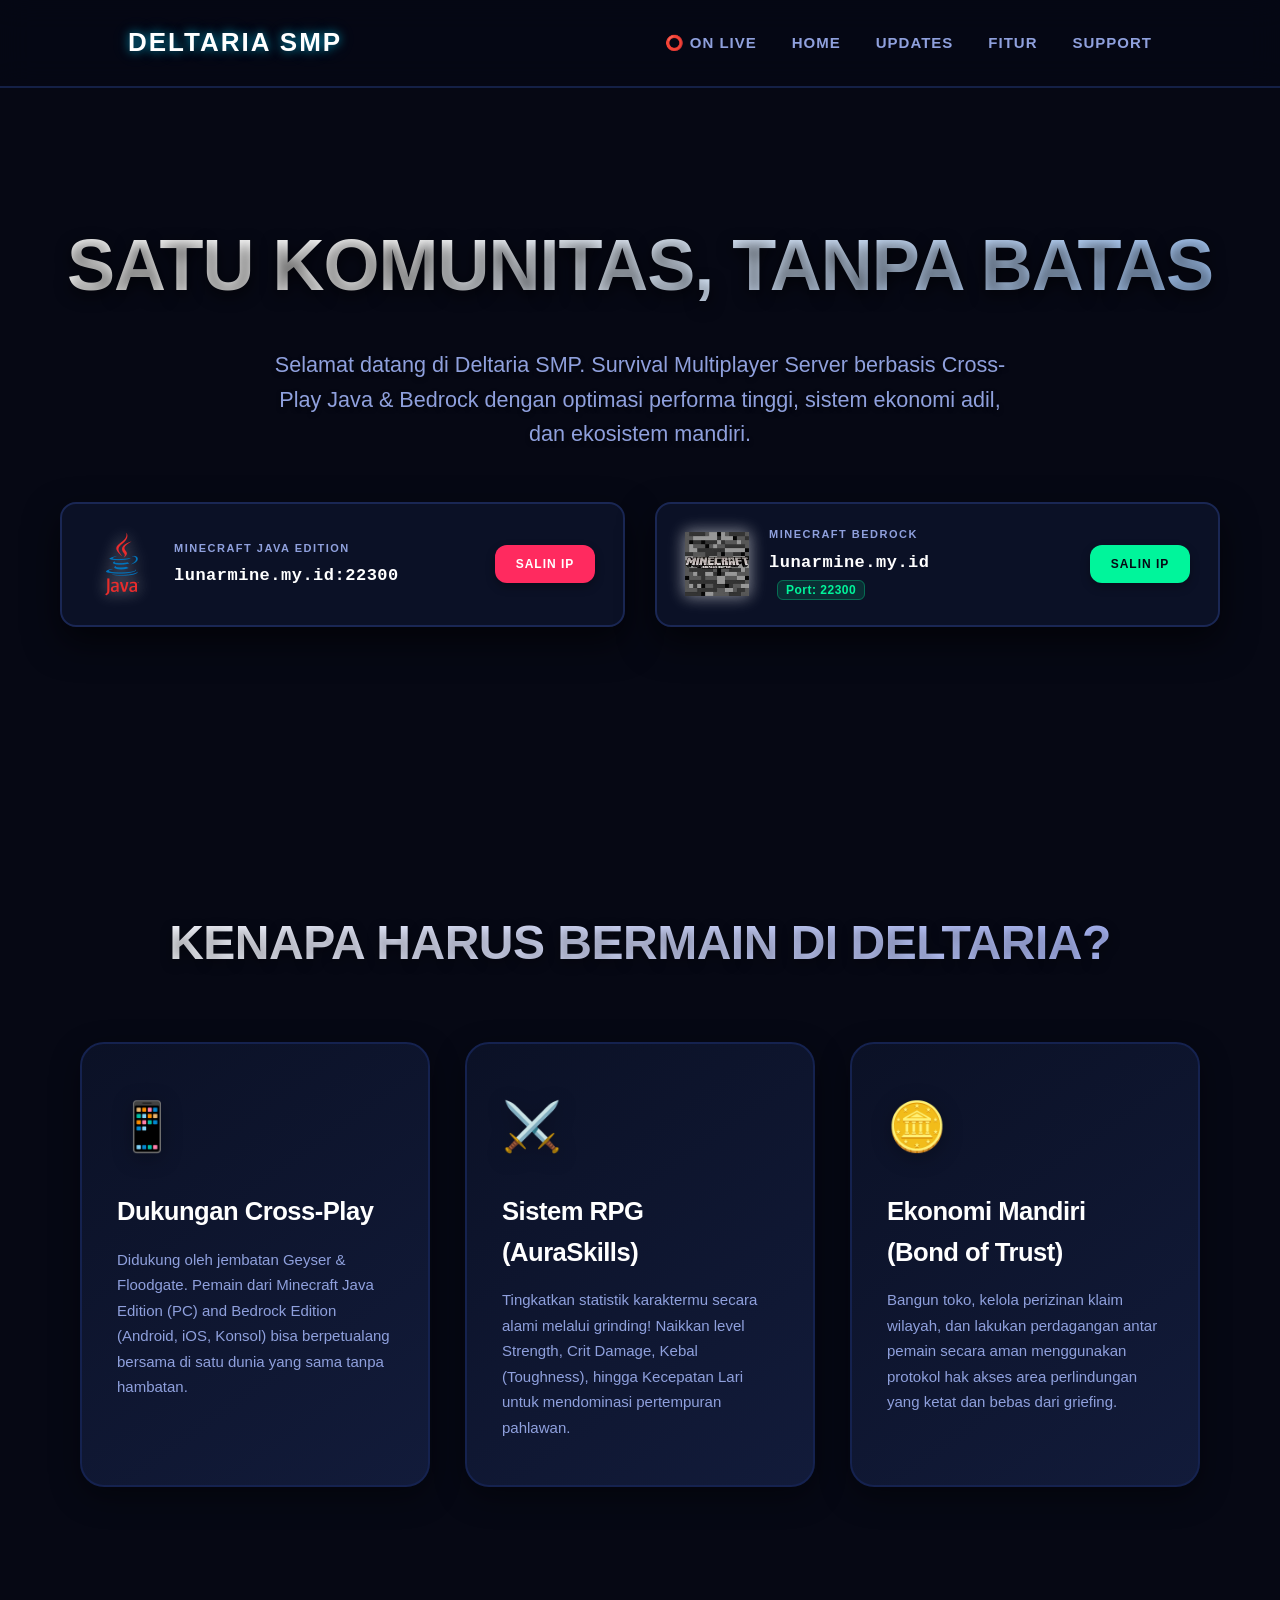
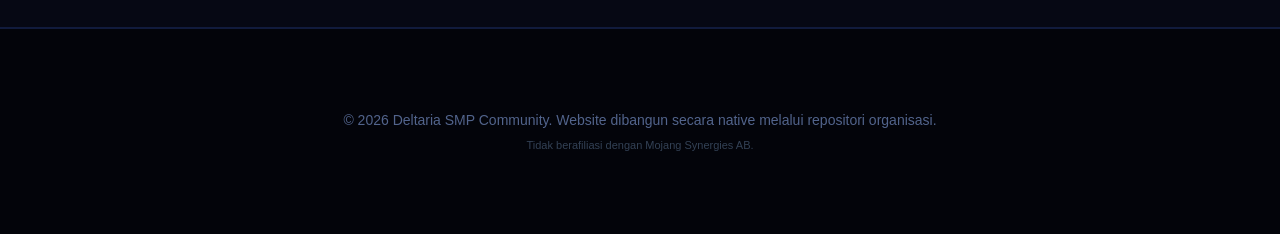
==== commit e44e4fcf: "adding Specialization" ====
--- a/index.html
+++ b/index.html
@@ -32,7 +32,7 @@
                 <div class="server-icon"><img src="assets/java.webp" alt="Java Icon" class="custom-icon-img"></div>
                 <div class="ip-box">
                     <div class="ip-label">Minecraft Java Edition</div>
-                    <div class="ip-address" id="javaIp">play.lunarmine.my.id:1111</div>
+                    <div class="ip-address" id="javaIp">lunarmine.my.id:22300</div>
                 </div>
                 <button class="btn-copy" id="javaBtn">SALIN IP</button>
             </div>
@@ -42,8 +42,8 @@
                 <div class="ip-box">
                     <div class="ip-label">Minecraft Bedrock</div>
                     <div class="ip-address">
-                        <div id="bedrockIp">play.lunarmine.my.id</div> 
-                        <span class="port-label">Port: <strong id="bedrockPort">1111</strong></span>
+                        <div id="bedrockIp">lunarmine.my.id</div> 
+                        <span class="port-label">Port: <strong id="bedrockPort">22300</strong></span>
                     </div>
                 </div>
                 <button class="btn-copy" id="bedrockBtn">SALIN IP</button>
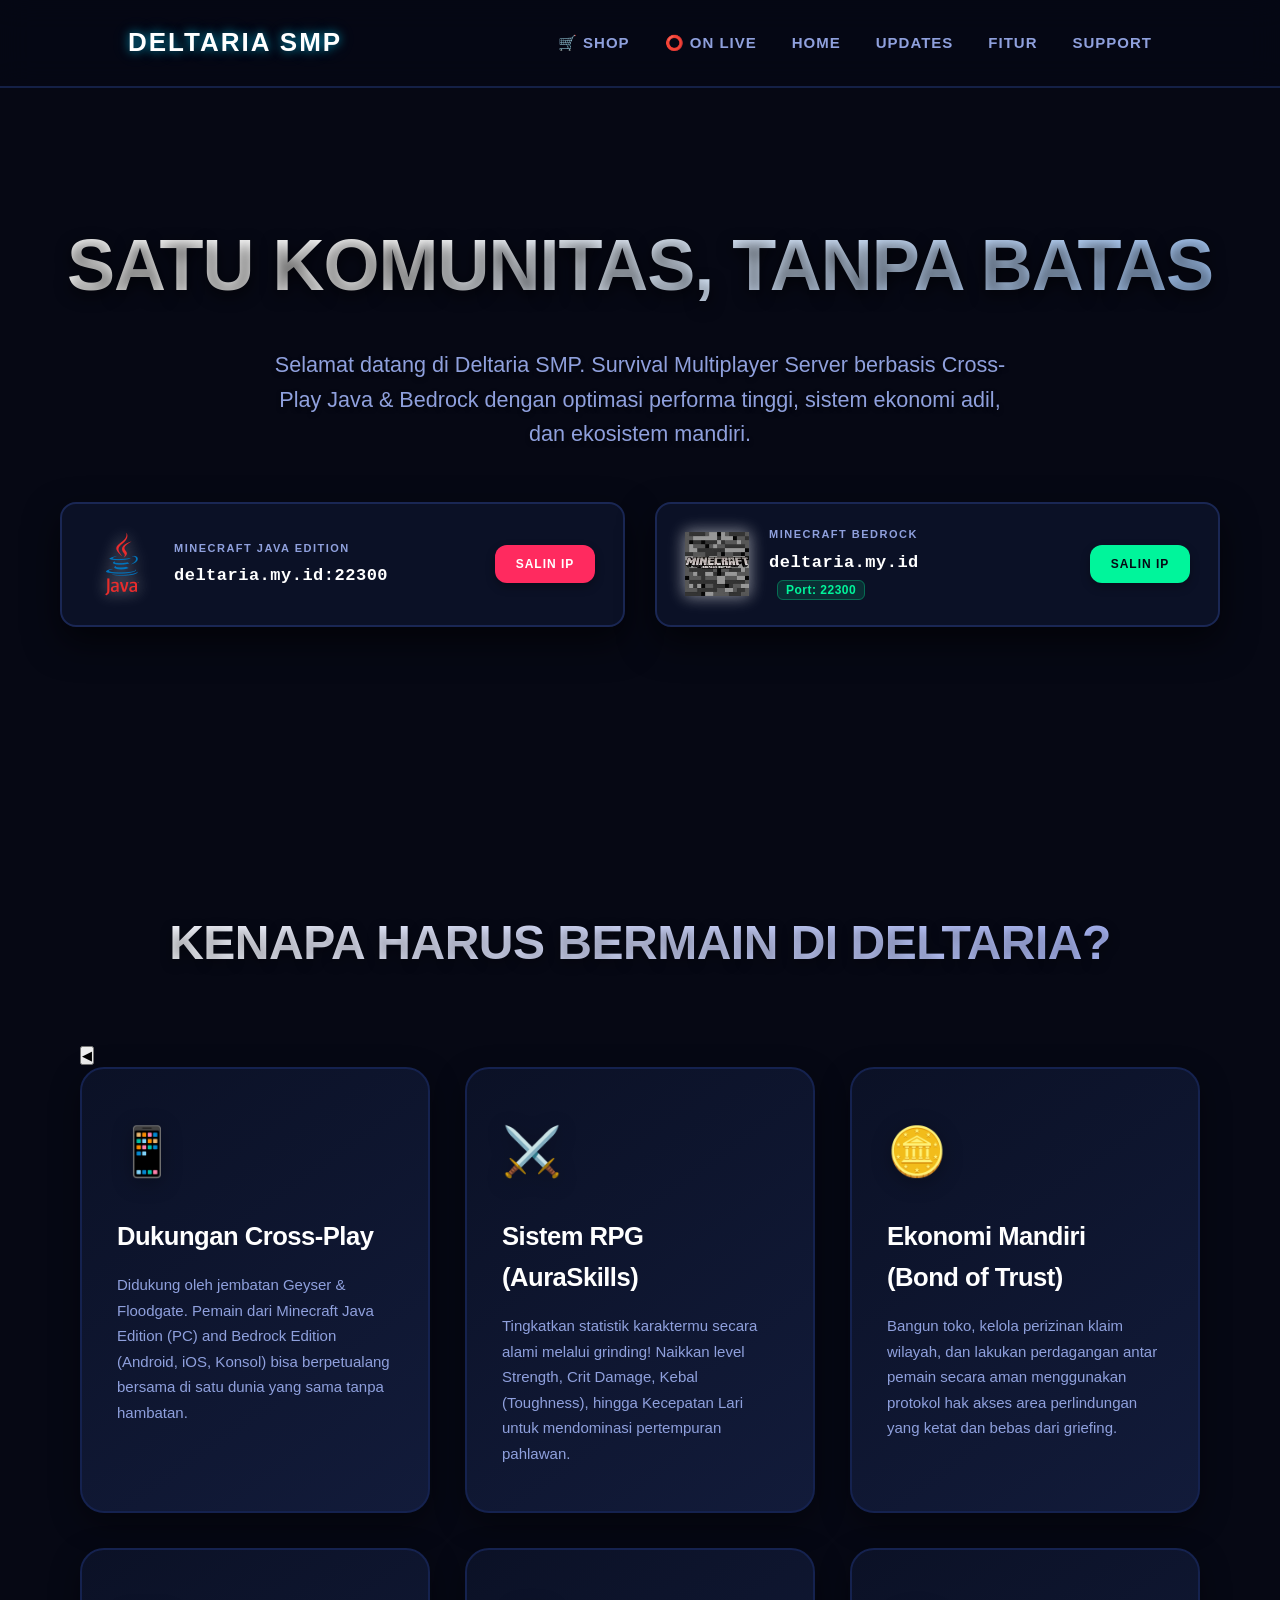
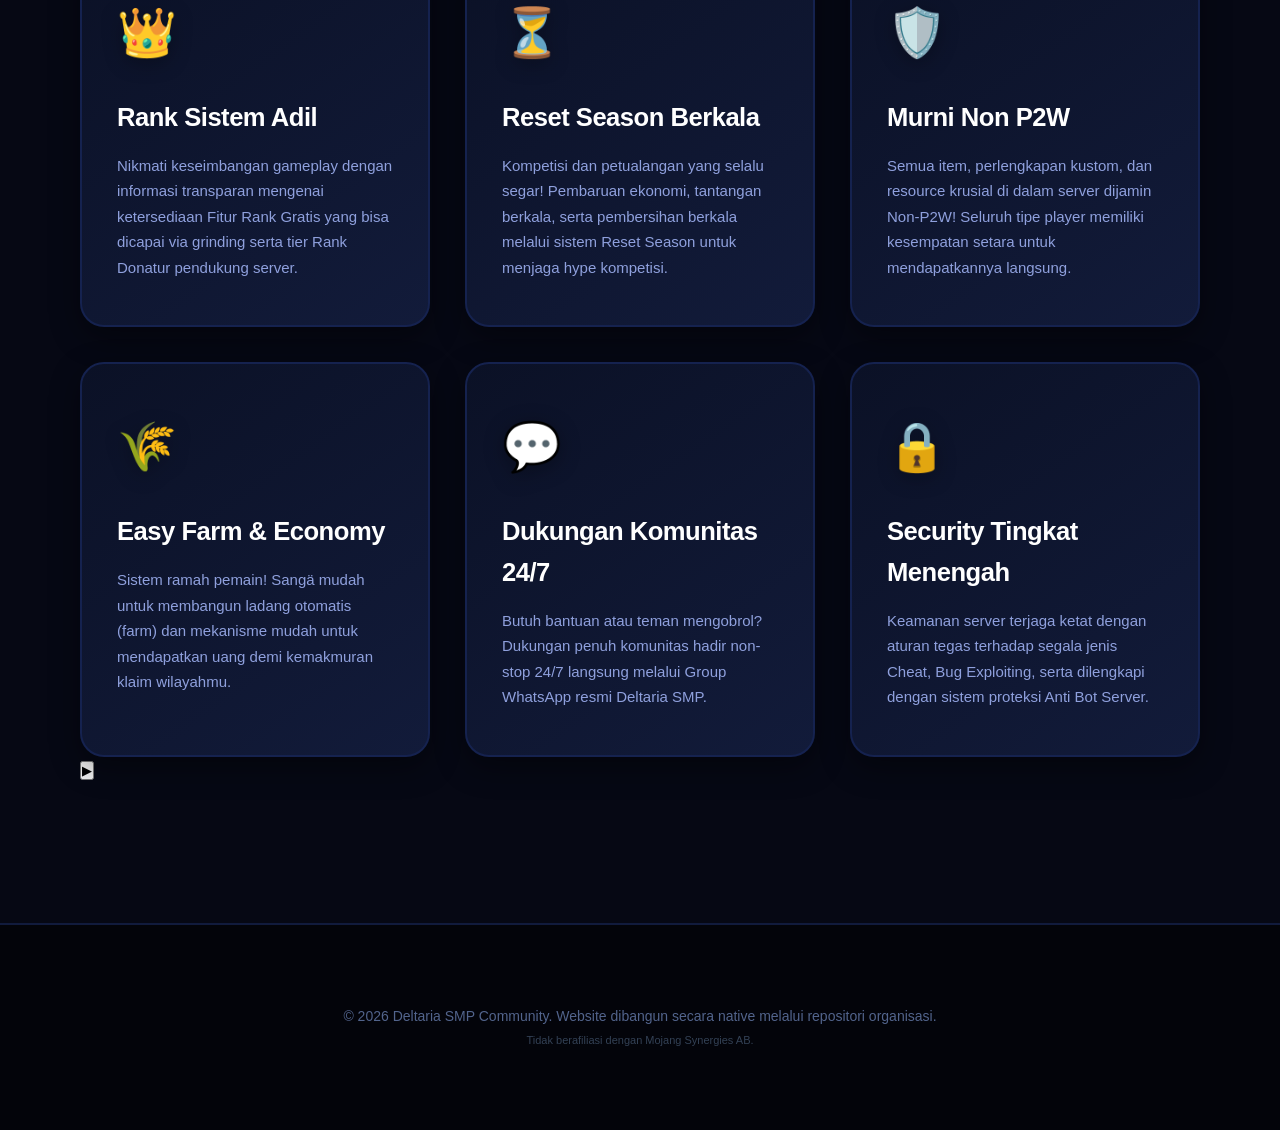
==== commit cdbeb09f: "fixing new Website Link" ====
--- a/index.html
+++ b/index.html
@@ -3,23 +3,23 @@
 <head>
     <meta charset="UTF-8">
     <meta name="viewport" content="width=device-width, initial-scale=1.0">
-    <title>Deltaria SMP - Official Minecraft Server</title>
+    <title>Deltaria SMP - Official Server</title>
     <!-- Jalur CSS baru mengarah ke folder home-assets -->
     <link rel="stylesheet" href="home-assets/style.css">
 </head>
 <body>
 
     <nav>
-    <div class="nav-logo">DELTARIA SMP</div>
-    <ul class="nav-links">
-        <li><a href="live/index.html">⭕ ON LIVE</a></li>
-        <li><a href="index.html#home">Home</a></li>
-        <!-- Diubah dari updates/ menjadi updates/index.html -->
-        <li><a href="updates/index.html">Updates</a></li>
-        <li><a href="index.html#fitur">Fitur</a></li>
-        <li><a href="support/index.html">Support</a></li>     
-    </ul>
-</nav>
+        <div class="nav-logo">DELTARIA SMP</div>
+        <ul class="nav-links">
+            <li><a href="shop/">🛒 SHOP</a></li>
+            <li><a href="live/">⭕ ON LIVE</a></li>
+            <li><a href="./">Home</a></li>
+            <li><a href="updates/">Updates</a></li>
+            <li><a href="#fitur">Fitur</a></li>
+            <li><a href="support/">Support</a></li>     
+        </ul>
+    </nav>
 
     <section class="hero" id="home">
         <h1>Satu Komunitas, Tanpa Batas</h1>
@@ -32,7 +32,7 @@
                 <div class="server-icon"><img src="assets/java.webp" alt="Java Icon" class="custom-icon-img"></div>
                 <div class="ip-box">
                     <div class="ip-label">Minecraft Java Edition</div>
-                    <div class="ip-address" id="javaIp">lunarmine.my.id:22300</div>
+                    <div class="ip-address" id="javaIp">deltaria.my.id:22300</div>
                 </div>
                 <button class="btn-copy" id="javaBtn">SALIN IP</button>
             </div>
@@ -42,7 +42,7 @@
                 <div class="ip-box">
                     <div class="ip-label">Minecraft Bedrock</div>
                     <div class="ip-address">
-                        <div id="bedrockIp">lunarmine.my.id</div> 
+                        <div id="bedrockIp">deltaria.my.id</div> 
                         <span class="port-label">Port: <strong id="bedrockPort">22300</strong></span>
                     </div>
                 </div>
@@ -54,26 +54,84 @@
 
     <section class="container" id="fitur">
         <h2 class="section-title">Kenapa Harus Bermain di Deltaria?</h2>
-        <div class="grid">
-            
-            <div class="card">
-                <span class="icon">📱</span>
-                <h3>Dukungan Cross-Play</h3>
-                <p>Didukung oleh jembatan Geyser & Floodgate. Pemain dari Minecraft Java Edition (PC) and Bedrock Edition (Android, iOS, Konsol) bisa berpetualang bersama di satu dunia yang sama tanpa hambatan.</p>
+        
+        <div class="slider-wrapper">
+            <!-- Tombol Navigasi Kiri -->
+            <button class="slide-btn prev-btn" id="prevSlide">◀</button>
+            
+            <!-- Viewport Slider Container -->
+            <div class="slider-container">
+                <div class="grid" id="sliderGrid">
+                    
+                    <!-- SLIDE 1 (BATCH 1 - 3 PANEL AWAL) -->
+                    <div class="card">
+                        <span class="icon">📱</span>
+                        <h3>Dukungan Cross-Play</h3>
+                        <p>Didukung oleh jembatan Geyser & Floodgate. Pemain dari Minecraft Java Edition (PC) and Bedrock Edition (Android, iOS, Konsol) bisa berpetualang bersama di satu dunia yang sama tanpa hambatan.</p>
+                    </div>
+
+                    <div class="card">
+                        <span class="icon">⚔️</span>
+                        <h3>Sistem RPG (AuraSkills)</h3>
+                        <p>Tingkatkan statistik karaktermu secara alami melalui grinding! Naikkan level Strength, Crit Damage, Kebal (Toughness), hingga Kecepatan Lari untuk mendominasi pertempuran pahlawan.</p>
+                    </div>
+
+                    <div class="card">
+                        <span class="icon">🪙</span>
+                        <h3>Ekonomi Mandiri (Bond of Trust)</h3>
+                        <p>Bangun toko, kelola perizinan klaim wilayah, dan lakukan perdagangan antar pemain secara aman menggunakan protokol hak akses area perlindungan yang ketat dan bebas dari griefing.</p>
+                    </div>
+
+                    <!-- SLIDE 2 (BATCH 2 - 3 PANEL TAMBAHAN KELOMPOK A) -->
+                    <div class="card">
+                        <span class="icon">👑</span>
+                        <h3>Rank Sistem Adil</h3>
+                        <p>Nikmati keseimbangan gameplay dengan informasi transparan mengenai ketersediaan Fitur Rank Gratis yang bisa dicapai via grinding serta tier Rank Donatur pendukung server.</p>
+                    </div>
+
+                    <div class="card">
+                        <span class="icon">⏳</span>
+                        <h3>Reset Season Berkala</h3>
+                        <p>Kompetisi dan petualangan yang selalu segar! Pembaruan ekonomi, tantangan berkala, serta pembersihan berkala melalui sistem Reset Season untuk menjaga hype kompetisi.</p>
+                    </div>
+
+                    <div class="card">
+                        <span class="icon">🛡️</span>
+                        <h3>Murni Non P2W</h3>
+                        <p>Semua item, perlengkapan kustom, dan resource krusial di dalam server dijamin Non-P2W! Seluruh tipe player memiliki kesempatan setara untuk mendapatkannya langsung.</p>
+                    </div>
+
+                    <!-- SLIDE 3 (BATCH 3 - 3 PANEL TAMBAHAN KELOMPOK B) -->
+                    <div class="card">
+                        <span class="icon">🌾</span>
+                        <h3>Easy Farm & Economy</h3>
+                        <p>Sistem ramah pemain! Sangä mudah untuk membangun ladang otomatis (farm) dan mekanisme mudah untuk mendapatkan uang demi kemakmuran klaim wilayahmu.</p>
+                    </div>
+
+                    <div class="card">
+                        <span class="icon">💬</span>
+                        <h3>Dukungan Komunitas 24/7</h3>
+                        <p>Butuh bantuan atau teman mengobrol? Dukungan penuh komunitas hadir non-stop 24/7 langsung melalui Group WhatsApp resmi Deltaria SMP.</p>
+                    </div>
+
+                    <div class="card">
+                        <span class="icon">🔒</span>
+                        <h3>Security Tingkat Menengah</h3>
+                        <p>Keamanan server terjaga ketat dengan aturan tegas terhadap segala jenis Cheat, Bug Exploiting, serta dilengkapi dengan sistem proteksi Anti Bot Server.</p>
+                    </div>
+
+                </div>
             </div>
-
-            <div class="card">
-                <span class="icon">⚔️</span>
-                <h3>Sistem RPG (AuraSkills)</h3>
-                <p>Tingkatkan statistik karaktermu secara alami melalui grinding! Naikkan level Strength, Crit Damage, Kebal (Toughness), hingga Kecepatan Lari untuk mendominasi pertempuran pahlawan.</p>
-            </div>
-
-            <div class="card">
-                <span class="icon">🪙</span>
-                <h3>Ekonomi Mandiri (Bond of Trust)</h3>
-                <p>Bangun toko, kelola perizinan klaim wilayah, dan lakukan perdagangan antar pemain secara aman menggunakan protokol hak akses area perlindungan yang ketat dan bebas dari griefing.</p>
-            </div>
-
+            
+            <!-- Tombol Navigasi Kanan -->
+            <button class="slide-btn next-btn" id="nextSlide">▶</button>
+        </div>
+
+        <!-- Dot Indikator Slide Bawah -->
+        <div class="slider-dots">
+            <span class="dot active" data-index="0"></span>
+            <span class="dot" data-index="1"></span>
+            <span class="dot" data-index="2"></span>
         </div>
     </section>
 
@@ -90,7 +148,6 @@
         }
 
         function copyBedrockIp() {
-            // Karena IP Bedrock dipisah dengan port, kita ambil IP murninya saja
             const ipText = document.getElementById('bedrockIp').childNodes[0].textContent.trim();
             const btn = document.getElementById('bedrockBtn');
             executeCopy(ipText, btn);
@@ -111,6 +168,71 @@
                 console.error('Gagal menyalin text: ', err);
             });
         }
+
+        // --- FIX LOGIKA TRANSLATION SLIDER (3, 3, 3) ---
+        const grid = document.getElementById('sliderGrid');
+        const prevBtn = document.getElementById('prevSlide');
+        const nextBtn = document.getElementById('nextSlide');
+        const dots = document.querySelectorAll('.slider-dots .dot');
+        
+        let currentSlide = 0;
+        const totalSlides = 3; 
+        const slideIntervalTime = 5000; 
+        let slideInterval;
+
+        function updateSlider() {
+            // KUNCI PERBAIKAN: Karena lebar track grid adalah 300%, untuk bergeser 1 halaman penuh 
+            // kita harus membagi 100% dengan totalSlides (3), sehingga pergeserannya adalah 33.333% per langkah.
+            const offset = (currentSlide * 100) / totalSlides;
+            grid.style.transform = `translateX(-${offset}%)`;
+            
+            dots.forEach((dot, idx) => {
+                if(idx === currentSlide) {
+                    dot.classList.add('active');
+                } else {
+                    dot.classList.remove('active');
+                }
+            });
+        }
+
+        function nextSlideFunc() {
+            currentSlide = (currentSlide + 1) % totalSlides;
+            updateSlider();
+        }
+
+        function prevSlideFunc() {
+            currentSlide = (currentSlide - 1 + totalSlides) % totalSlides;
+            updateSlider();
+        }
+
+        function startAutoSlide() {
+            slideInterval = setInterval(nextSlideFunc, slideIntervalTime);
+        }
+
+        function resetInterval() {
+            clearInterval(slideInterval);
+            startAutoSlide();
+        }
+
+        nextBtn.addEventListener('click', () => {
+            nextSlideFunc();
+            resetInterval();
+        });
+
+        prevBtn.addEventListener('click', () => {
+            prevSlideFunc();
+            resetInterval();
+        });
+
+        dots.forEach(dot => {
+            dot.addEventListener('click', (e) => {
+                currentSlide = parseInt(e.target.getAttribute('data-index'));
+                updateSlider();
+                resetInterval();
+            });
+        });
+
+        startAutoSlide();
     </script>
 </body>
 </html>
